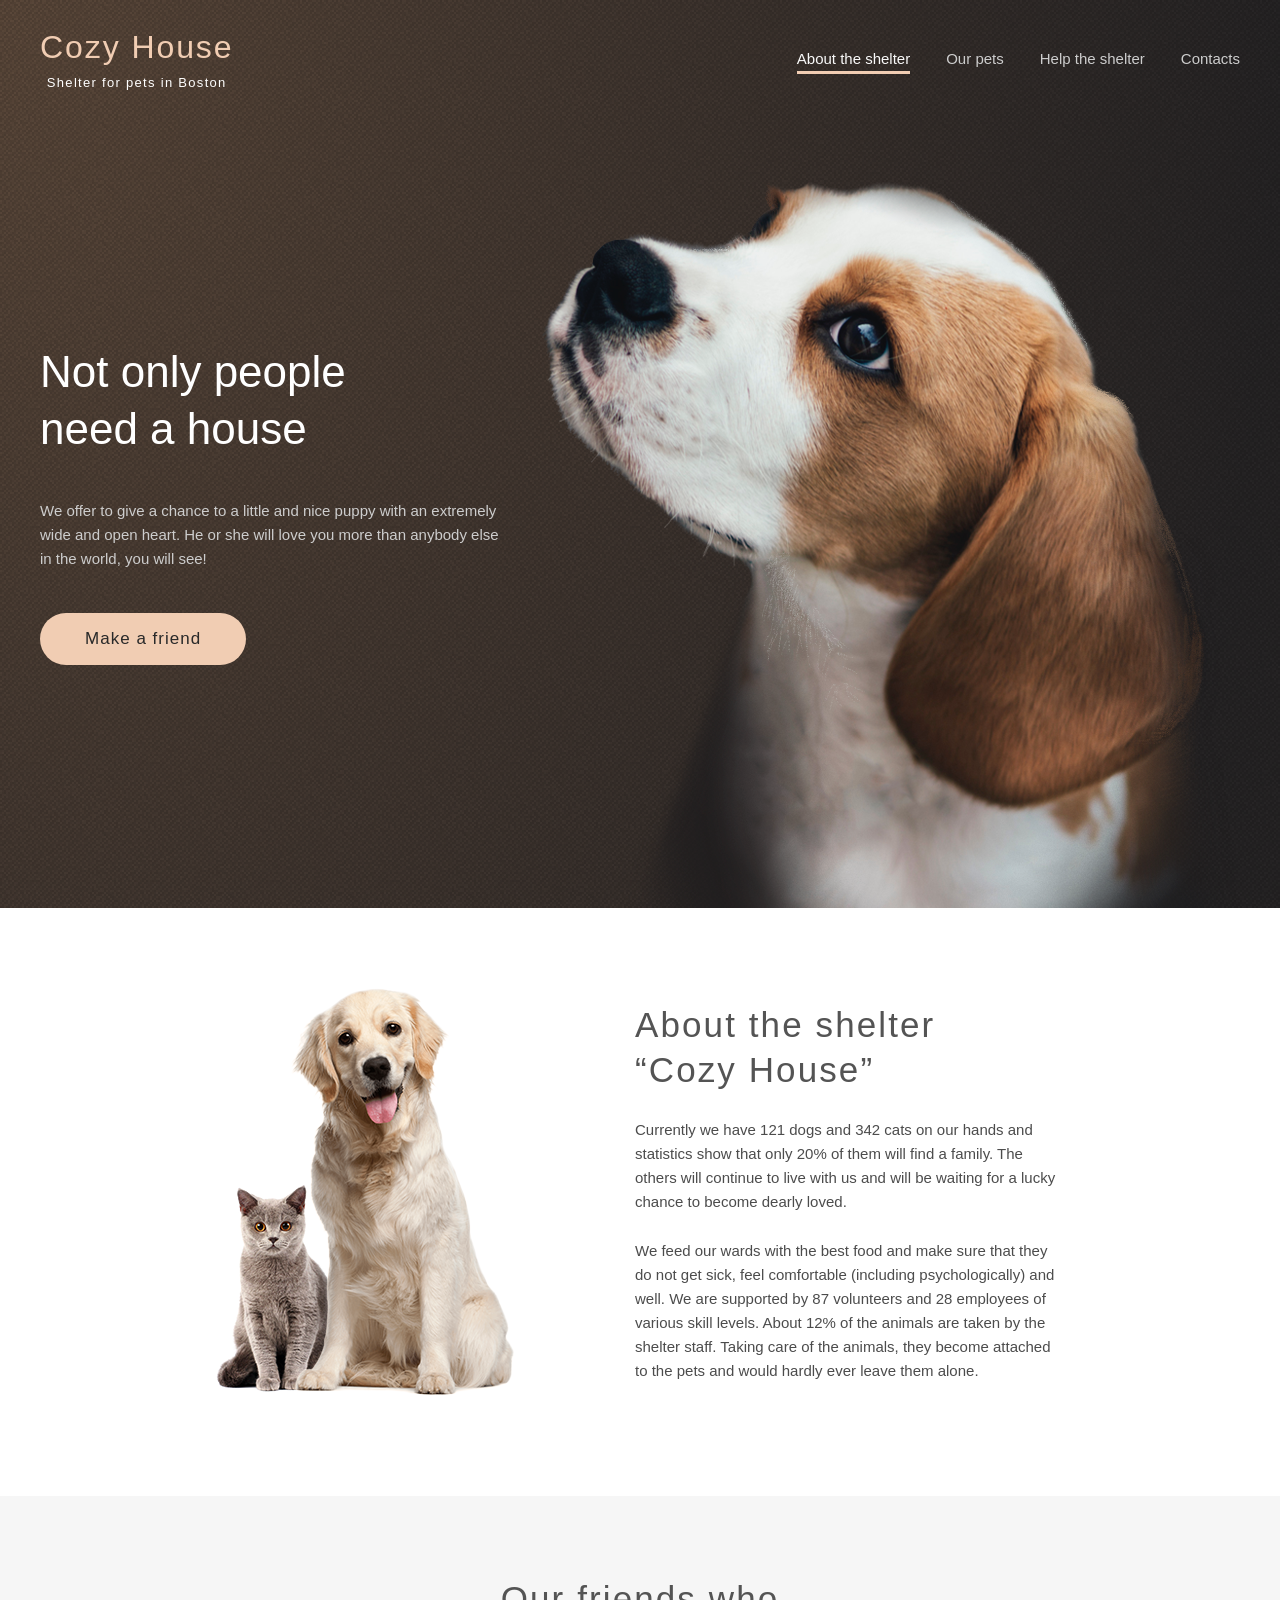
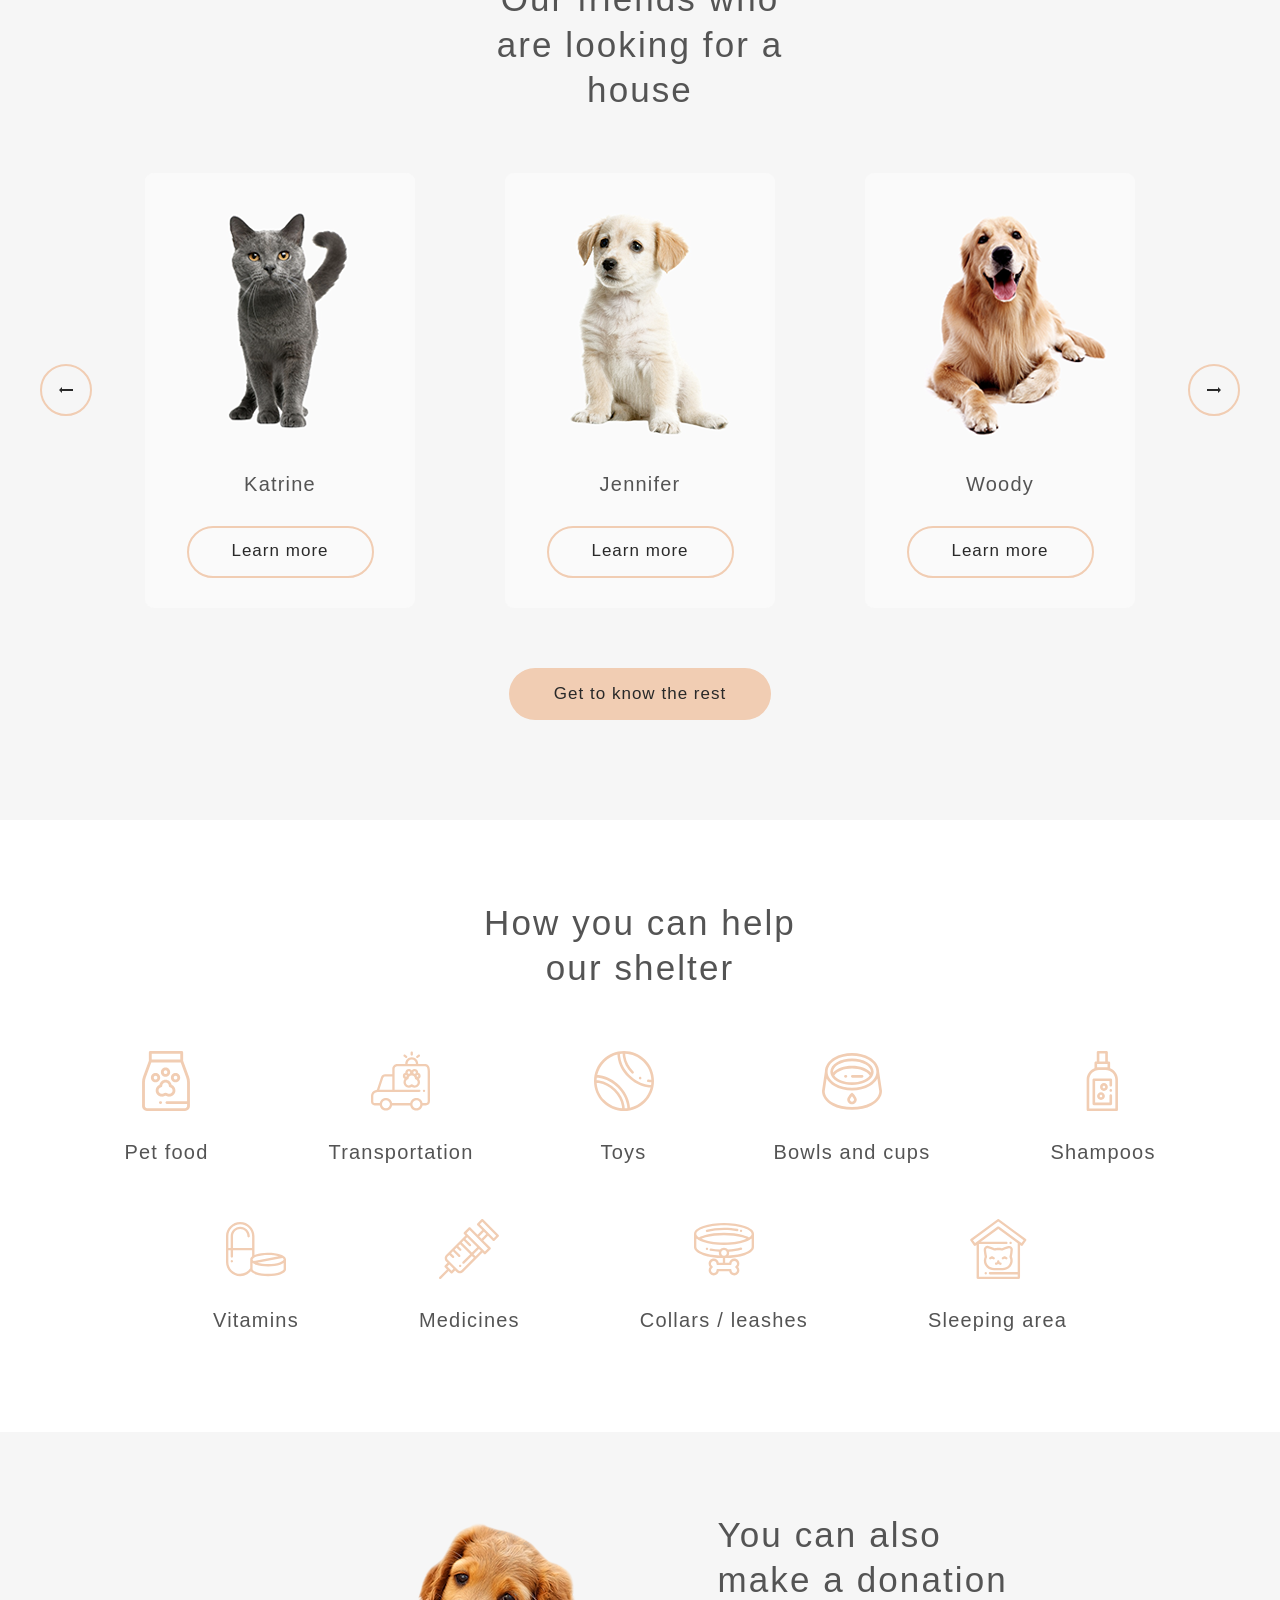
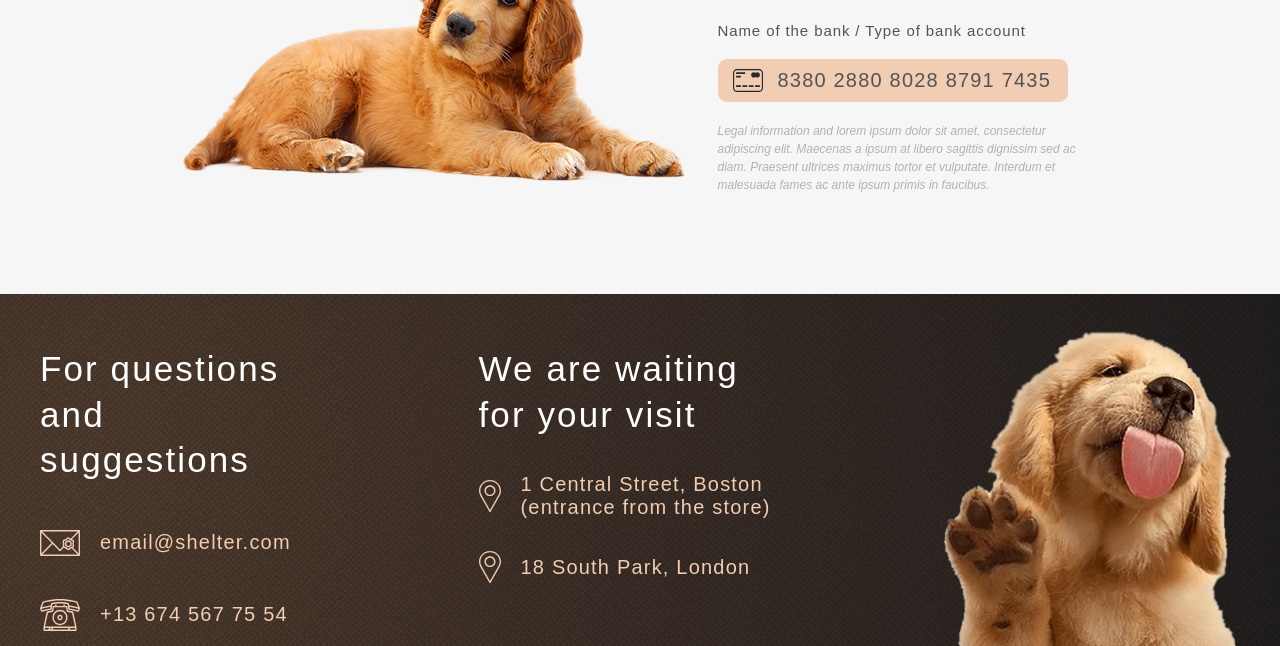
==== shelter/index.html @ 62cb936b "refactor: flatten markup structure by migrating rows into a single flexbox container (Sat, Jun 20, 2" ====
<!doctype html>
<html lang="en">
  <head>
    <meta charset="UTF-8" />
    <meta name="viewport" content="width=device-width, initial-scale=1.0" />
    <title>Main</title>
    <link rel="stylesheet" href="styles/style.css" />
    <link rel="stylesheet" href="styles/variables.css" />
    <link rel="icon" type="image/png" href="assets/favicon.png" />
    <link rel="preconnect" href="https://fonts.googleapis.com" />
    <link rel="preconnect" href="https://fonts.gstatic.com" crossorigin />
    <link
      href="https://fonts.googleapis.com/css2?family=Inter:ital,opsz,wght@0,14..32,100..900;1,14..32,100..900&display=swap"
      rel="stylesheet"
    />
  </head>
  <body>
    <header class="header header--main">
      <div class="header__container">
        <a href="#" class="logo">
          <span class="logo__title logo__title--main">Cozy House</span>
          <span class="logo__subtitle logo__subtitle--main"
            >Shelter for pets in Boston</span
          >
        </a>
        <nav class="nav">
          <ul class="nav__list">
            <li class="nav__item">
              <a class="nav__link nav__link--main nav__link--active">
                About the shelter
              </a>
            </li>
            <li class="nav__item">
              <a href="pets.html" class="nav__link nav__link--main">Our pets</a>
            </li>
            <li class="nav__item">
              <a href="#help" class="nav__link nav__link--main"
                >Help the shelter</a
              >
            </li>
            <li class="nav__item">
              <a href="#contacts" class="nav__link nav__link--main">Contacts</a>
            </li>
          </ul>
        </nav>
      </div>
    </header>

    <main class="main-content">
      <section class="start-screen">
        <div class="start-screen__container">
          <div class="start-screen__content">
            <h1 class="start-screen__heading">Not only people need a house</h1>
            <p class="start-screen__subheading">
              We offer to give a chance to a little and nice puppy with an
              extremely wide and open heart. He or she will love you more than
              anybody else in the world, you will see!
            </p>
            <a href="#our-friends" class="button button--primary">
              <span class="button__text">Make a friend</span>
            </a>
          </div>
          <img
            class="start-screen__image"
            src="assets/images/start-screen-puppy.png"
            alt="Photo of a dog"
          />
        </div>
      </section>

      <section id="about" class="about">
        <div class="about__container section-container">
          <div class="about__image-wrapper">
            <img
              class="about__image"
              src="assets/images/about-pets.png"
              alt="Photo of a cat and a dog sitting together peacefully"
            />
          </div>
          <div class="about__content">
            <h2 class="about__heading">About the shelter “Cozy House”</h2>
            <p class="about__subheading">
              Currently we have 121 dogs and 342 cats on our hands and
              statistics show that only 20% of them will find a family. The
              others will continue to live with us and will be waiting for a
              lucky chance to become dearly loved.
            </p>
            <p class="about__subheading">
              We feed our wards with the best food and make sure that they do
              not get sick, feel comfortable (including psychologically) and
              well. We are supported by 87 volunteers and 28 employees of
              various skill levels. About 12% of the animals are taken by the
              shelter staff. Taking care of the animals, they become attached to
              the pets and would hardly ever leave them alone.
            </p>
          </div>
        </div>
      </section>

      <section id="our-friends" class="pets">
        <div class="pets__container section-container">
          <h2 class="pets__heading">
            Our friends who<br />are looking for a house
          </h2>
          <div class="slider">
            <button
              class="slider__arrow slider__arrow--left"
              aria-label="Previous pet"
            >
              <svg
                width="14"
                height="6"
                viewBox="0 0 14 6"
                xmlns="http://www.w3.org/2000/svg"
              >
                <path d="M14 2V4H3V6L0 3L3 0V2H14Z" fill="currentColor" />
              </svg>
            </button>
            <div class="slider__track">
              <article class="pet-card">
                <img
                  class="pet-card__image"
                  src="assets/images/pets-katrine_2.png"
                  alt="Katrine"
                />
                <h3 class="pet-card__title">Katrine</h3>
                <button class="button button--secondary">Learn more</button>
              </article>
              <article class="pet-card">
                <img
                  class="pet-card__image"
                  src="assets/images/pets-jennifer.png"
                  alt="Jennifer"
                />
                <h3 class="pet-card__title">Jennifer</h3>
                <button class="button button--secondary">Learn more</button>
              </article>
              <article class="pet-card">
                <img
                  class="pet-card__image"
                  src="assets/images/pets-woody.png"
                  alt="Woody"
                />
                <h3 class="pet-card__title">Woody</h3>
                <button class="button button--secondary">Learn more</button>
              </article>
            </div>
            <button
              class="slider__arrow slider__arrow--right"
              aria-label="Next pet"
            >
              <svg
                class="slider__arrow-icon"
                width="14"
                height="6"
                viewBox="0 0 14 6"
                xmlns="http://www.w3.org/2000/svg"
              >
                <path d="M0 4V2L11 2V0L14 3L11 6V4L0 4Z" fill="currentColor" />
              </svg>
            </button>
          </div>
          <a href="pets.html" class="button button--primary"
            >Get to know the rest</a
          >
        </div>
      </section>

      <section id="help" class="help">
        <div class="help__container section-container">
          <h2 class="help__heading">How you can help<br />our shelter</h2>
          <div class="help__list">
            <div class="help__item">
              <img
                class="help__icon"
                src="assets/icons/icon-pet-food.svg"
                alt="icon-pet-food"
              />
              <span class="help__text">Pet food</span>
            </div>
            <div class="help__item">
              <img
                class="help__icon"
                src="assets/icons/icon-transportation.svg"
                alt="icon-transportation"
              />
              <span class="help__text">Transportation</span>
            </div>
            <div class="help__item">
              <img
                class="help__icon"
                src="assets/icons/icon-toys.svg"
                alt="icon-toys"
              />
              <span class="help__text">Toys</span>
            </div>
            <div class="help__item">
              <img
                class="help__icon"
                src="assets/icons/icon-bowls-and-cups.svg"
                alt="icon-bowls-and-cups"
              />
              <span class="help__text">Bowls and cups</span>
            </div>
            <div class="help__item">
              <img
                class="help__icon"
                src="assets/icons/icon-shampoos.svg"
                alt="icon-shampoos"
              />
              <span class="help__text">Shampoos</span>
            </div>
            <div class="help__item">
              <img
                class="help__icon"
                src="assets/icons/icon-vitamins.svg"
                alt="icon-vitamins"
              />
              <span class="help__text">Vitamins</span>
            </div>
            <div class="help__item">
              <img
                class="help__icon"
                src="assets/icons/icon-medicines.svg"
                alt="icon-medicines"
              />
              <span class="help__text">Medicines</span>
            </div>
            <div class="help__item">
              <img
                class="help__icon"
                src="assets/icons/icon-collars-leashes.svg"
                alt="icon-collars-leashes"
              />
              <span class="help__text">Collars / leashes</span>
            </div>
            <div class="help__item">
              <img
                class="help__icon"
                src="assets/icons/icon-sleeping-area.svg"
                alt="icon-sleeping-area"
              />
              <span class="help__text">Sleeping area</span>
            </div>
          </div>
        </div>
      </section>

      <section class="donation">
        <div class="donation__container section-container">
          <img
            class="donation__image"
            src="assets/images/donation-dog.png"
            alt="Photo of a brown dog"
          />
          <div class="donation__content">
            <h2 class="donation__heading">You can also<br />make a donation</h2>
            <h3 class="donation__subheading">
              Name of the bank / Type of bank account
            </h3>
            <a href="#" class="credit-card">
              <img
                class="credit-card__icon"
                src="assets/icons/icon-credit-card.svg"
                alt="icon-credit-card"
              />
              <span class="credit-card__number">8380 2880 8028 8791 7435</span>
            </a>
            <p class="donation__legal">
              Legal information and lorem ipsum dolor sit amet, consectetur
              adipiscing elit. Maecenas a ipsum at libero sagittis dignissim sed
              ac diam. Praesent ultrices maximus tortor et vulputate. Interdum
              et malesuada fames ac ante ipsum primis in faucibus.
            </p>
          </div>
        </div>
      </section>
    </main>

    <footer id="contacts" class="footer">
      <div class="footer__container">
        <div class="footer__block footer__block--contacts">
          <h2 class="footer__heading">For questions<br />and suggestions</h2>
          <a href="mailto:email@shelter.com" class="footer__link">
            <img
              class="footer__icon footer__icon--contacts"
              src="assets/icons/icon-email.svg"
              alt="icon-email"
            />
            <span class="footer__text">email@shelter.com</span>
          </a>
          <a href="tel:+136745677554" class="footer__link">
            <img
              class="footer__icon footer__icon--contacts"
              src="assets/icons/icon-phone.svg"
              alt="icon-phone"
            />
            <span class="footer__text">+13 674 567 75 54</span>
          </a>
        </div>
        <div class="footer__block footer__block--locations">
          <h2 class="footer__heading">We are waiting<br />for your visit</h2>
          <a
            href="https://www.google.com/maps/place/1+Central+St,+Boston,+MA+02109,+USA/@42.3585559,-71.0573012,17z/data=!3m1!4b1!4m5!3m4!1s0x89e370868bc2ce7b:0x82fa7db94f5fea9e!8m2!3d42.358552!4d-71.0547263?entry=ttu&g_ep=EgoyMDI2MDYxMy4wIKXMDSoASAFQAw%3D%3D"
            target="_blank"
            rel="noopener noreferrer"
            class="footer__link"
          >
            <img
              class="footer__icon footer__icon--locations"
              src="assets/icons/icon-marker.svg"
              alt="icon-marker"
            />
            <span class="footer__text"
              >1 Central Street, Boston (entrance from the store)</span
            >
          </a>
          <a
            href="https://www.google.com/maps/place/South+Park/@51.4447161,-0.238511,13z/data=!4m16!1m8!3m7!1s0x47d8a9e35f520529:0x8d1b5611767e32ec!2s18+S+Park+Cres,+London+SE6+1JW,+UK!3b1!8m2!3d51.4424655!4d0.0058048!16s%2Fg%2F11c4qzkt24!3m6!1s0x48760f79376fa0e3:0x202ac3af5c1ea4ec!8m2!3d51.4690816!4d-0.1944951!15sChUxOCBTb3V0aCBQYXJrLCBMb25kb25aFiIUMTggc291dGggcGFyayBsb25kb26SAQRwYXJrmgFEQ2k5RFFVbFJRVU52WkVOb2RIbGpSamx2VDJwQ1JHUlhkRVZNVjNCeVdIcHNRMUV3WkhaVFJVcHVUVEk0TVZKR1JSQULgAQD6AQQIABBJ!16s%2Fm%2F0cc6kk9?entry=ttu&g_ep=EgoyMDI2MDYxMy4wIKXMDSoASAFQAw%3D%3D"
            target="_blank"
            rel="noopener noreferrer"
            class="footer__link"
          >
            <img
              class="footer__icon footer__icon--locations"
              src="assets/icons/icon-marker.svg"
              alt="icon-marker"
            />
            <span class="footer__text">18 South Park, London </span>
          </a>
        </div>
        <img
          class="footer__image"
          src="assets/images/footer-puppy.png"
          alt="A friendly puppy looking up happily"
        />
      </div>
    </footer>
  </body>
</html>
---- shelter/styles/style.css ----
*,
*::before,
*::after {
  box-sizing: border-box;
}

body,
h1,
h2,
h3,
h4,
p,
ul,
ol,
figure {
  margin: 0;
  padding: 0;
}

html {
  scroll-behavior: smooth;
}

body {
  width: 100%;
  min-height: 100vh;
  min-width: 1280px;
}

.section-container {
  max-width: 1280px;
  padding: 80px 40px 100px 40px;
  margin: 0 auto;
}

/* ==== HEADER ==== */

.header {
  position: absolute;
  margin: 0;
  width: 100%;

  z-index: 10;
  background-color: var(--color-light-xl);
}

.header--main {
  background-color: transparent;
}

.header__container {
  min-width: 1280px;
  max-width: 1280px;
  padding: 30px 40px;

  margin: 0 auto;
  display: flex;
  justify-content: space-between;
  align-items: center;
}

.logo {
  display: flex;
  flex-direction: column;
  align-items: center;
  gap: 10px;
  text-decoration: none;
}

.logo__title {
  font-family: var(--font-family);
  font-weight: 400;
  font-size: 32px;
  line-height: 110%;
  letter-spacing: 0.06em;
  color: var(--color-dark-l);
}

.logo__title--main {
  color: var(--color-primary);
}

.logo__subtitle {
  font-family: var(--second-family);
  font-weight: 400;
  font-size: 13px;
  letter-spacing: 0.1em;
  color: var(--color-dark-3xl);
}

.logo__subtitle--main {
  color: var(--color-light-xl);
}

.nav {
  margin: 0;
  padding: 0;
}

.nav__list {
  margin: 0;
  padding: 0;

  list-style: none;
  display: flex;
  align-items: flex-start;
  gap: 36px;
}

.nav__item {
  display: flex;
  flex-direction: column;
  align-items: center;
  margin: 0;
  padding: 0;
}

.nav__link {
  font-family: var(--second-family);
  font-weight: 400;
  font-size: 15px;
  line-height: 160%;
  color: var(--color-dark-l);
  position: relative;

  text-decoration: none;
  display: inline-flex;
  flex-direction: column;
  align-items: center;
  transition: color 0.5s ease;
}

.nav__link--main {
  color: var(--color-dark-s);
}

.nav__link--active {
  color: var(--color-dark-l);
  border-bottom: 3px solid var(--color-primary);
  cursor: default;
}

.nav__link--main.nav__link--active {
  color: var(--color-light-s);
}

.nav__link:hover {
  color: var(--color-dark-3xl);
}

.nav__link--main:hover {
  color: var(--color-light-s);
}

/* ==== START SCREEN (a.k.a. NOT ONLY) ===== */

.start-screen {
  width: 100%;
  height: 908px;
  position: relative;

  background-image:
    url("../assets/images/start-screen-gradient-background.png"),
    radial-gradient(100% 215.42% at 0% 0%, #5b483a 0%, #262425 100%),
    url("../assets/images/start-screen-background.png");

  background-repeat: repeat, no-repeat, no-repeat;
  background-position:
    center top,
    center top,
    center top;
  background-size:
    auto,
    100% 100%,
    cover;
  background-color: var(--color-dark-3xl);
}

.start-screen__container {
  max-width: 1280px;
  padding: 0 40px;
  padding-top: 180px;

  height: 908px;
  margin: 0 auto;

  display: flex;
  justify-content: space-between;
  align-items: flex-start;
  align-self: flex-end;
}

.start-screen__content {
  max-width: 460px;
  width: 100%;
  padding-top: 163px;

  display: flex;
  flex-direction: column;
  align-items: flex-start;
  gap: 42px;
}

.start-screen__heading {
  width: 310px;
  font-family: var(--font-family);
  font-weight: 400;
  font-size: 44px;
  line-height: 130%;
  color: var(--color-light-xl);
}

.start-screen__subheading {
  margin: 0;
  font-family: var(--second-family);
  font-weight: 400;
  font-size: 15px;
  line-height: 160%;
  color: var(--color-dark-s);
}

.button--primary {
  display: inline-flex;
  justify-content: center;
  align-items: center;
  padding: 15px 45px;
  background-color: var(--color-primary);
  border-radius: 100px;
  text-decoration: none;

  font-family: var(--font-family);
  font-size: 17px;
  line-height: 130%;
  letter-spacing: 0.06em;
  color: var(--color-dark-3xl);

  transition: background-color 0.5s ease;
}

.button--primary:hover {
  background-color: var(--color-primary-light);
}

.start-screen__image {
  max-width: 698px;
  width: 100%;
  height: auto;
  display: block;

  align-self: flex-end;
}

/* ==== ABOUT ===== */

.about {
  width: 100%;
  background-color: var(--color-light-xl);
}

.about__container {
  display: flex;
  justify-content: center;
  align-items: center;

  gap: 120px;
}

.about__image {
  max-width: 300px;
  width: 100%;
  height: auto;
  display: block;
  align-self: flex-end;
}

.about__content {
  max-width: 430px;
  width: 100%;

  display: flex;
  flex-direction: column;
  align-items: flex-start;
  gap: 25px;
}

.about__heading {
  max-width: 370px;
  margin: 0;
  font-family: var(--font-family);
  font-weight: 400;
  font-size: 35px;
  line-height: 130%;
  letter-spacing: 0.06em;
  color: var(--color-dark-l);
}

.about__subheading {
  margin: 0;
  font-family: var(--second-family);
  font-weight: 400;
  font-size: 15px;
  line-height: 160%;
  color: var(--color-dark-xl);
}

/* ==== PETS ==== */

.pets {
  width: 100%;
  background-color: var(--color-light-l);
}

.pets__container {
  width: 100%;

  display: flex;
  flex-direction: column;
  align-items: center;
}

.pets__heading {
  margin: 0;
  max-width: 400px;
  font-family: var(--font-family);
  font-weight: 400;
  font-size: 35px;
  line-height: 130%;
  text-align: center;
  letter-spacing: 0.06em;
  color: var(--color-dark-l);
  margin-bottom: 60px;
}

.slider {
  width: 100%;
  display: flex;
  justify-content: space-between;
  align-items: center;
  margin-bottom: 60px;
  gap: 53px;
}

.slider__arrow {
  width: 52px;
  height: 52px;
  background-color: transparent;
  border: 2px solid var(--color-primary);
  border-radius: 100px;
  display: flex;
  justify-content: center;
  align-items: center;
  cursor: pointer;
  transition: background-color 0.5s ease;
  color: var(--color-dark-3xl);
}

.slider__arrow:hover {
  background-color: var(--color-primary-light);
  border-color: var(--color-primary-light);
}

.slider__arrow-icon {
  width: 14px;
  height: 6px;
}

.slider__track {
  display: flex;
  align-items: center;
  gap: 90px;
}

.pet-card {
  width: 270px;
  height: 435px;
  background-color: var(--color-light-s);
  border-radius: 9px;

  display: flex;
  flex-direction: column;
  align-items: center;
  padding-bottom: 30px;
  transition:
    background-color 0.5s ease,
    box-shadow 0.5s ease;
  cursor: pointer;
}

.pet-card:hover {
  background-color: var(--color-light-xl);
  box-shadow: 0px 2px 35px 14px rgba(13, 13, 13, 0.04);
}

.pet-card__image {
  width: 100%;
  height: 270px;
  object-fit: cover;
  border-radius: 9px 9px 0px 0px;
  margin-bottom: 30px;
}

.pet-card__title {
  margin: 0;
  font-family: var(--font-family);
  font-weight: 400;
  font-size: 20px;
  line-height: 23px;
  letter-spacing: 0.06em;
  color: var(--color-dark-l);
  margin-bottom: 30px;
}

.button--secondary {
  width: 187px;
  height: 52px;
  background-color: transparent;
  border: 2px solid var(--color-primary);
  border-radius: 100px;
  display: inline-flex;
  justify-content: center;
  align-items: center;
  cursor: pointer;

  font-family: var(--font-family);
  font-size: 17px;
  line-height: 130%;
  letter-spacing: 0.06em;
  color: var(--color-dark-3xl);
  transition:
    background-color 0.5s ease,
    border-color 0.5s ease;
}

.pet-card:hover .button--secondary {
  background-color: var(--color-primary-light);
  border-color: var(--color-primary-light);
}

/* ==== HELP ==== */

.help {
  width: 100%;
  background-color: var(--color-light-xl);
}

.help__container {
  width: 100%;
  display: flex;
  flex-direction: column;
  align-items: center;
}

.help__heading {
  margin: 0;
  max-width: 400px;
  font-family: var(--font-family);
  font-weight: 400;
  font-size: 35px;
  line-height: 130%;
  text-align: center;
  letter-spacing: 0.06em;
  color: var(--color-dark-l);
  margin-bottom: 60px;
}

.help__list {
  display: flex;
  gap: 55px 120px;
  flex-wrap: wrap;
  justify-content: center;
}

.help__item {
  display: flex;
  flex-direction: column;
  align-items: center;
  gap: 30px;
}

.help__icon {
  width: 60px;
  height: 60px;
  display: block;
}

.help__text {
  font-family: var(--font-family);
  font-weight: 400;
  font-size: 20px;
  line-height: 115%;
  text-align: center;
  letter-spacing: 0.06em;
  color: var(--color-dark-l);
  white-space: nowrap;
}

/* ==== DONATION (a.k.a. IN ADDITION) ==== */

.donation {
  width: 100%;
  background-color: var(--color-light-l);
}

.donation__container {
  width: 100%;
  display: flex;
  justify-content: center;
  align-items: center;
  gap: 30px;
}

.donation__content {
  max-width: 380px;
  width: 100%;

  display: flex;
  flex-direction: column;
  align-items: flex-start;
}

.donation__heading {
  margin: 0;
  font-family: var(--font-family);
  font-weight: 400;
  font-size: 35px;
  line-height: 130%;
  letter-spacing: 0.06em;
  color: var(--color-dark-l);
  margin-bottom: 20px;
}

.donation__subheading {
  margin: 0;
  font-family: var(--font-family);
  font-weight: 400;
  font-size: 15px;
  line-height: 110%;
  letter-spacing: 0.06em;
  color: var(--color-dark-l);
  margin-bottom: 20px;
}

.credit-card {
  width: 350px;
  height: 43px;
  background-color: var(--color-primary);
  border-radius: 9px;
  text-decoration: none;
  padding: 10px 15px;

  display: inline-flex;
  align-items: center;
  gap: 15px;
  transition: background-color 0.5s ease;
}

.credit-card:hover {
  background-color: var(--color-primary-light);
}

.credit-card__icon {
  width: 30px;
  height: 23px;
  display: block;
}

.credit-card__number {
  font-family: var(--font-family);
  font-weight: 400;
  font-size: 20px;
  line-height: 115%;
  letter-spacing: 0.06em;
  color: var(--color-dark-l);
}

.donation__legal {
  margin: 0;
  margin-top: 20px;
  font-family: var(--second-family);
  font-style: italic;
  font-weight: 400;
  font-size: 12px;
  line-height: 150%;
  color: var(--color-dark-m);
}

.donation__image {
  max-width: 505px;
  width: 100%;
  height: auto;
  display: block;
}

/* ==== OUR PETS ==== */

.our-pets {
  width: 100%;
  background-color: var(--color-light-l);
}

.our-pets__container {
  max-width: 1280px;
  padding: 200px 40px 100px 40px;

  width: 100%;
  margin: 0 auto;

  display: flex;
  flex-direction: column;
  align-items: center;
}

.our-pets__heading {
  margin: 0;
  max-width: 400px;
  font-family: var(--font-family);
  font-weight: 400;
  font-size: 35px;
  line-height: 130%;
  text-align: center;
  letter-spacing: 0.06em;
  color: var(--color-dark-l);
  margin-bottom: 60px;
}

.cards-container {
  width: 100%;
  max-width: 1200px;
  margin-bottom: 60px;
  display: grid;
  grid-template-columns: repeat(4, 1fr);
  gap: 30px 40px;
  justify-items: center;
}

.pagination {
  display: flex;
  align-items: center;
  justify-content: center;
  gap: 20px;
}

.pagination__button {
  width: 52px;
  height: 52px;
  background-color: transparent;
  border: 2px solid var(--color-primary);
  border-radius: 100px;
  cursor: pointer;

  font-family: var(--font-family);
  font-weight: 400;
  font-size: 20px;
  line-height: 115%;
  display: inline-flex;
  justify-content: center;
  align-items: center;
  text-align: center;
  letter-spacing: 0.06em;
  color: var(--color-dark-3xl);

  transition:
    background-color 0.5s ease,
    border-color 0.5s ease;
}

.pagination__button:not(:disabled):not(.pagination__button--active):hover {
  background-color: var(--color-primary-light);
  border-color: var(--color-primary-light);
}

.pagination__button--active {
  background-color: var(--color-primary);
  border-color: var(--color-primary);
  cursor: default;
  pointer-events: none;
}

.pagination__button:disabled,
.pagination__button--disabled {
  border: 2px solid var(--color-dark-s);
  color: var(--color-dark-s);
  cursor: default;
  pointer-events: none;
  background-color: transparent;
}

/* ==== FOOTER ==== */

.footer {
  width: 100%;
  padding-top: 36px;
  position: relative;

  background-image:
    url("../assets/images/footer-gradient-background.png"),
    radial-gradient(110.67% 538.64% at 5.73% 50%, #513d2f 0%, #1a1a1c 100%),
    url("../assets/images/footer-background.png");
  background-repeat: repeat, no-repeat, no-repeat;
  background-position:
    center top,
    center top,
    center top;
  background-size:
    auto,
    100% 100%,
    cover;
  background-color: var(--color-dark-3xl);
}

.footer__container {
  max-width: 1280px;
  width: 100%;
  margin: 0 auto;
  padding: 0 40px;

  display: flex;
  justify-content: space-between;
  align-items: flex-start;
}

.footer__block {
  display: flex;
  flex-direction: column;
  align-items: flex-start;
  padding-top: 16px;
}

.footer__block--contacts {
  max-width: 279px;
  width: 100%;
  gap: 40px;
}

.footer__block--locations {
  max-width: 302px;
  width: 100%;
  gap: 32px;
}

.footer__heading {
  margin: 0;
  font-family: var(--font-family);
  font-weight: 400;
  font-size: 35px;
  line-height: 130%;
  letter-spacing: 0.06em;
  color: var(--color-light-xl);
  margin-bottom: 4px;
}

.footer__link {
  display: flex;
  align-items: center;
  gap: 20px;
  text-decoration: none;
  transition: opacity 0.5s ease;
}

.footer__link:hover {
  opacity: 0.8;
}

.footer__icon {
  height: 32px;
  display: inline-block;
}

.footer__icon--contacts {
  width: 40px;
}

.footer__icon--locations {
  width: 22px;
}

.footer__text {
  font-family: var(--font-family);
  font-weight: 400;
  font-size: 20px;
  line-height: 115%;
  letter-spacing: 0.06em;
  color: var(--color-primary);
}

.footer__image {
  max-width: 300px;
  width: 100%;
  height: auto;
  display: block;
}
---- shelter/styles/variables.css ----
:root {
  --color-light-xl: #fff;
  --color-light-l: #f6f6f6;
  --color-light-s: #fafafa;
  --color-dark-s: #cdcdcd;
  --color-dark-m: #b2b2b2;
  --color-dark-l: #545454;
  --color-dark-xl: #4c4c4c;
  --color-dark-2xl: #444;
  --color-dark-3xl: #292929;
  --color-primary: #f1cdb3;
  --color-primary-light: #fddcc4;
  --start-screen-gradient-background: #211f20;
  --footer-gradient-background: #211f20;

  --font-family: "Georgia", sans-serif;
  --second-family: "Arial", sans-serif;
  --third-family: "Inter", sans-serif;
}
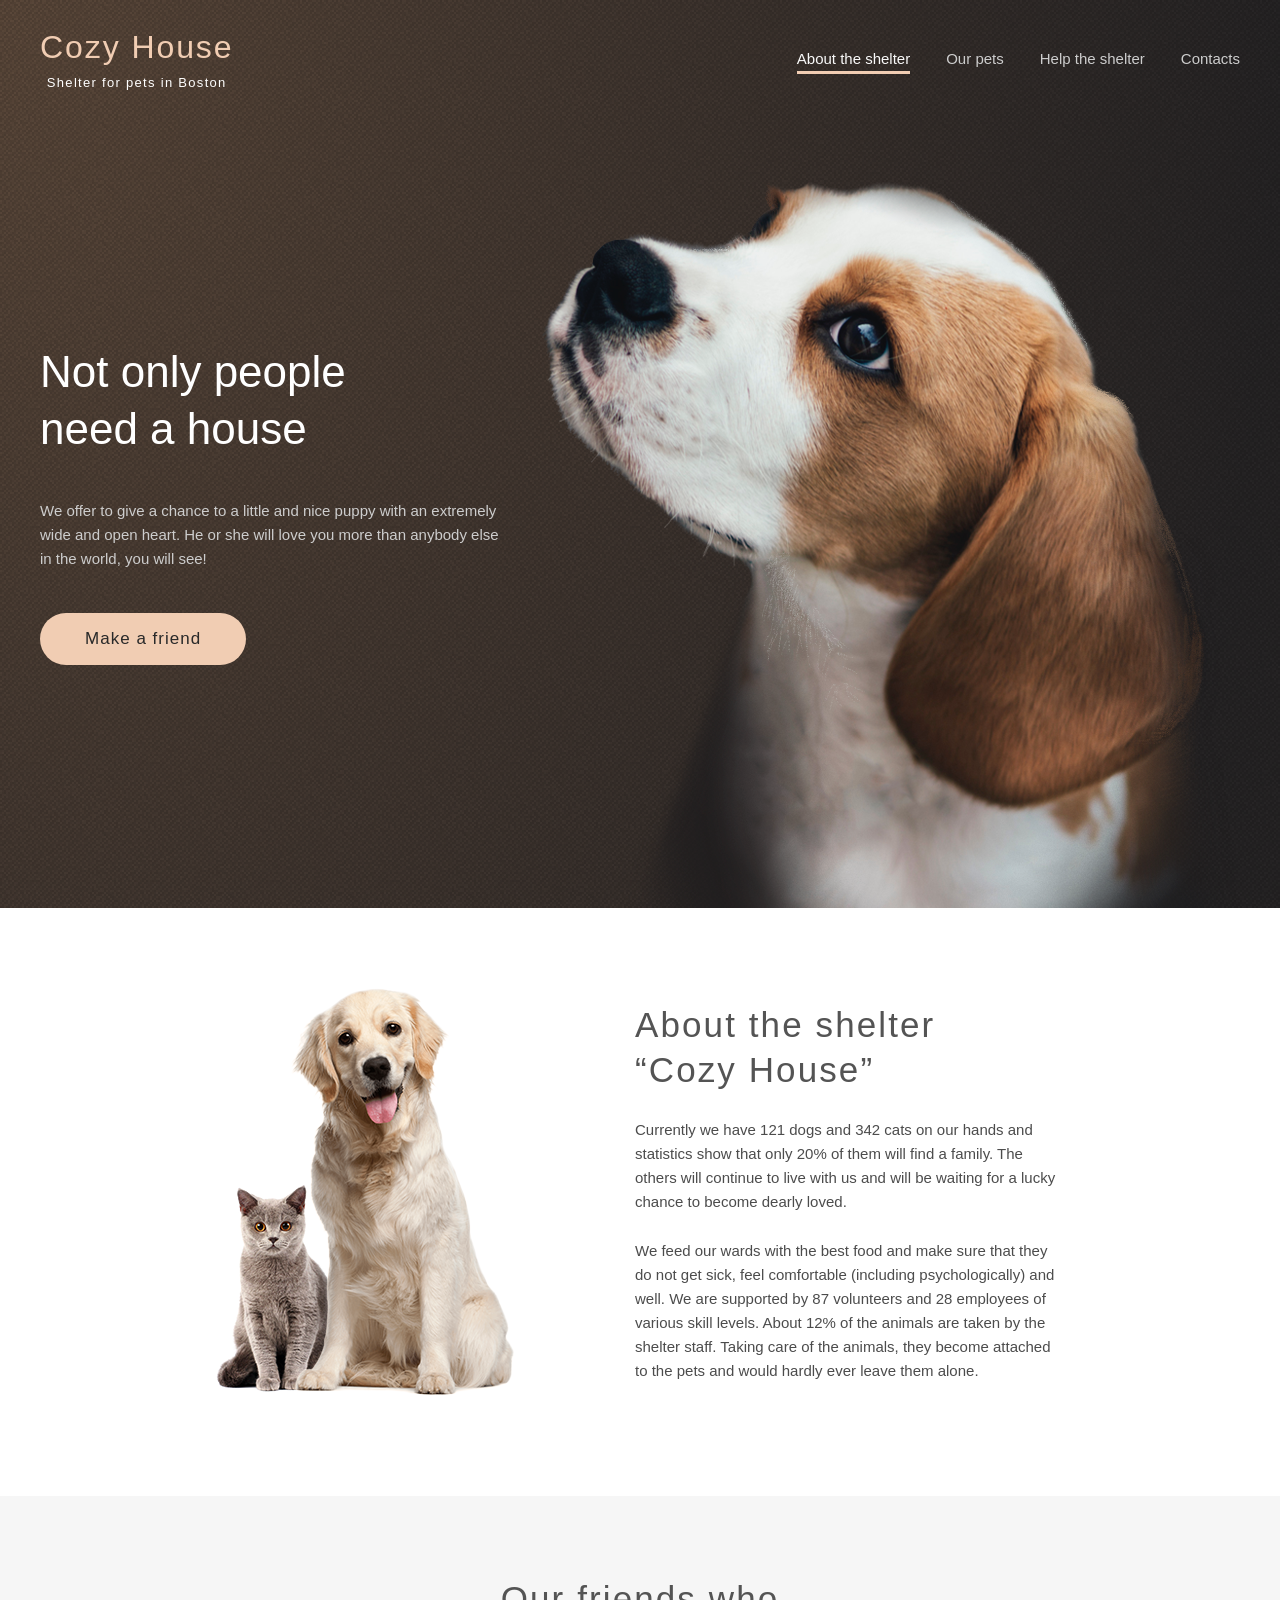
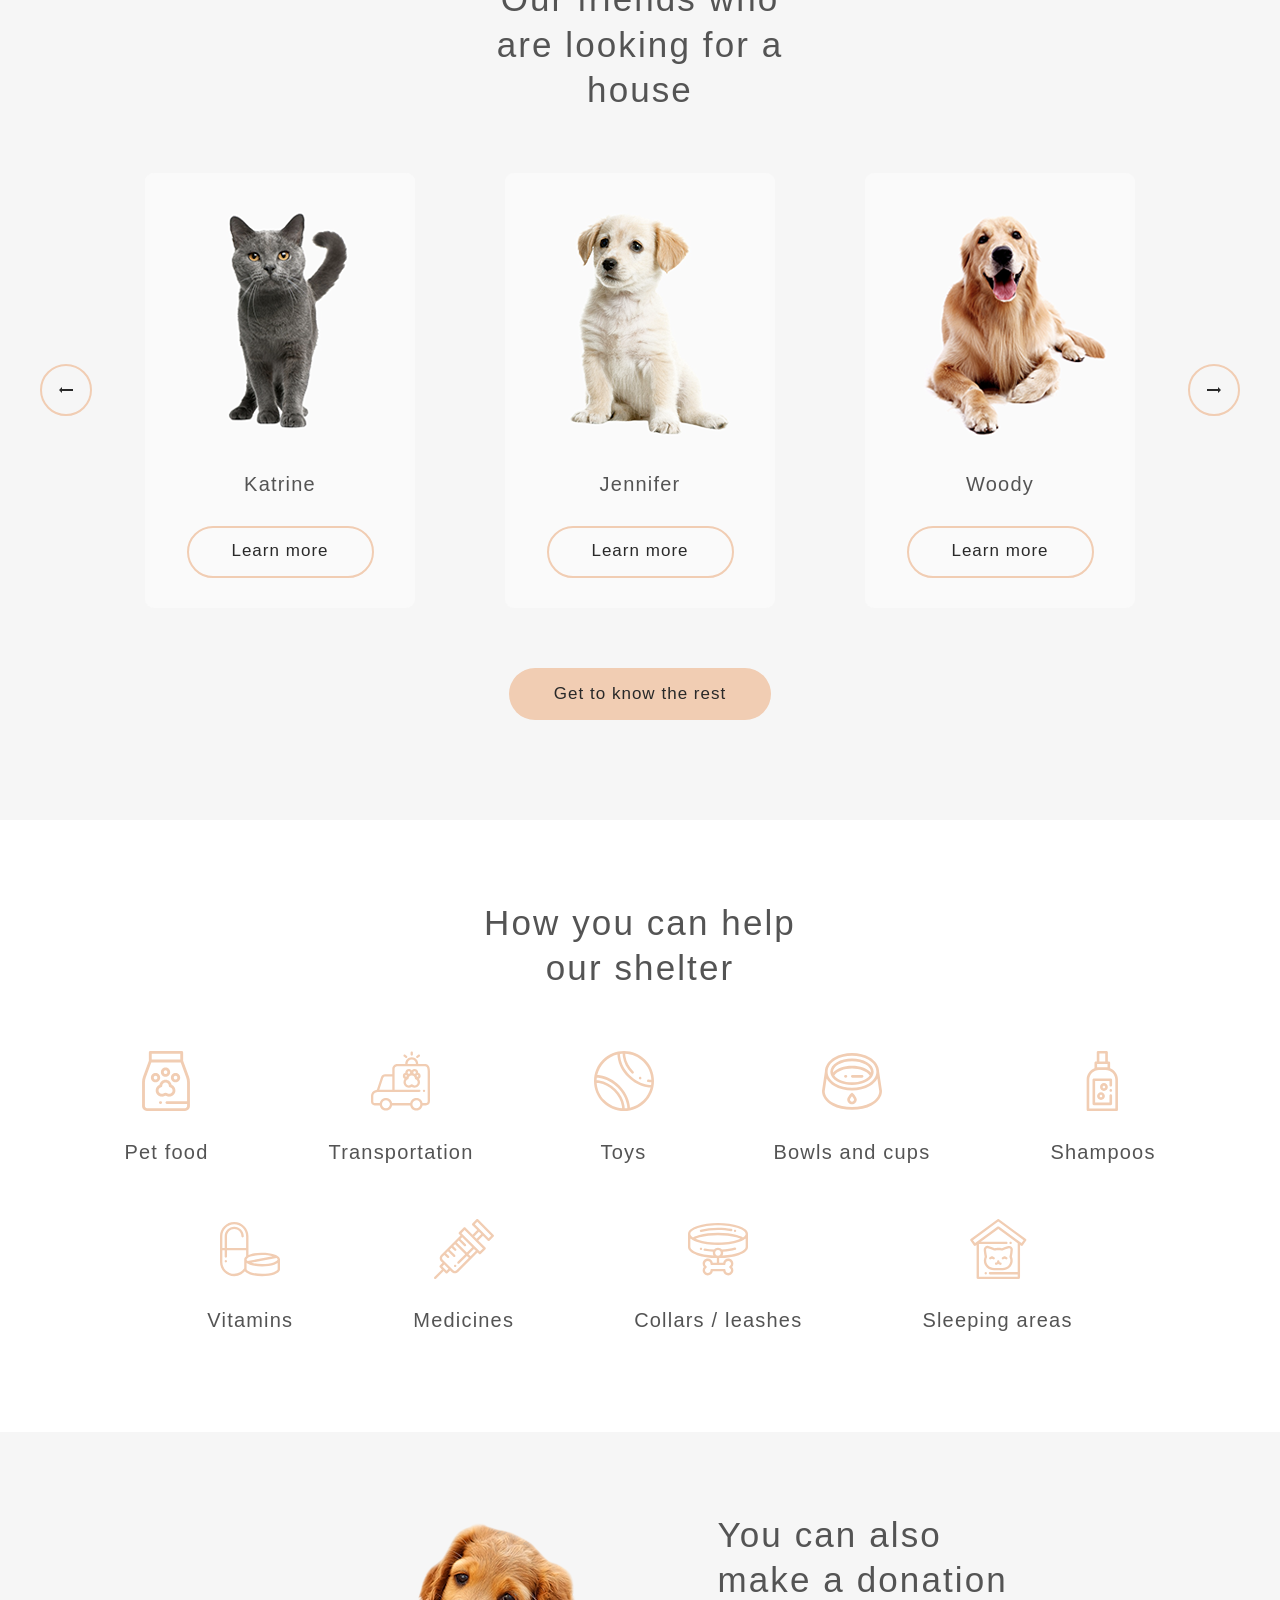
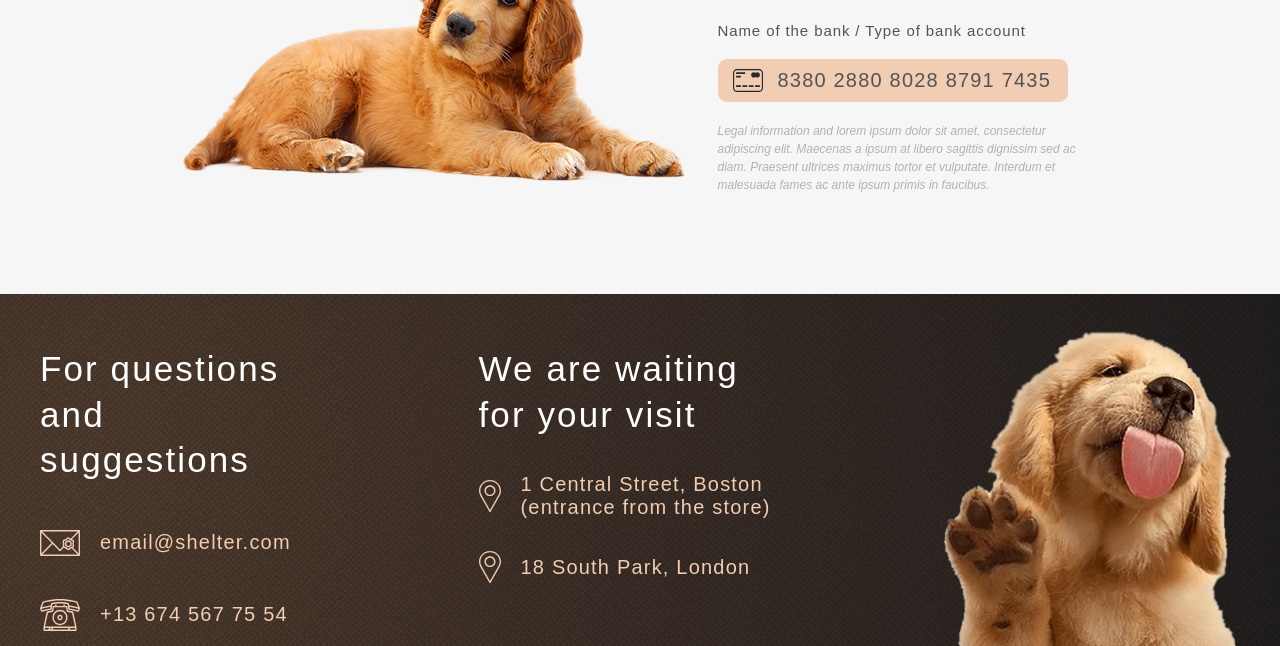
==== commit 671fbd7d: "feat: implement tablet layout at 768px for main page (Sun, Jun 21, 2026 09:49:27 PM)" ====
--- a/shelter/index.html
+++ b/shelter/index.html
@@ -3,7 +3,7 @@
   <head>
     <meta charset="UTF-8" />
     <meta name="viewport" content="width=device-width, initial-scale=1.0" />
-    <title>Main</title>
+    <title>"Cozy House" Shelter</title>
     <link rel="stylesheet" href="styles/style.css" />
     <link rel="stylesheet" href="styles/variables.css" />
     <link rel="icon" type="image/png" href="assets/favicon.png" />
@@ -240,7 +240,7 @@
                 src="assets/icons/icon-sleeping-area.svg"
                 alt="icon-sleeping-area"
               />
-              <span class="help__text">Sleeping area</span>
+              <span class="help__text">Sleeping areas</span>
             </div>
           </div>
         </div>
@@ -280,7 +280,7 @@
     <footer id="contacts" class="footer">
       <div class="footer__container">
         <div class="footer__block footer__block--contacts">
-          <h2 class="footer__heading">For questions<br />and suggestions</h2>
+          <h2 class="footer__heading">For questions and suggestions</h2>
           <a href="mailto:email@shelter.com" class="footer__link">
             <img
               class="footer__icon footer__icon--contacts"
@@ -299,7 +299,7 @@
           </a>
         </div>
         <div class="footer__block footer__block--locations">
-          <h2 class="footer__heading">We are waiting<br />for your visit</h2>
+          <h2 class="footer__heading">We are waiting for your visit</h2>
           <a
             href="https://www.google.com/maps/place/1+Central+St,+Boston,+MA+02109,+USA/@42.3585559,-71.0573012,17z/data=!3m1!4b1!4m5!3m4!1s0x89e370868bc2ce7b:0x82fa7db94f5fea9e!8m2!3d42.358552!4d-71.0547263?entry=ttu&g_ep=EgoyMDI2MDYxMy4wIKXMDSoASAFQAw%3D%3D"
             target="_blank"
--- a/shelter/styles/style.css
+++ b/shelter/styles/style.css
@@ -24,7 +24,6 @@
 body {
   width: 100%;
   min-height: 100vh;
-  min-width: 1280px;
 }
 
 .section-container {
@@ -49,8 +48,6 @@
 }
 
 .header__container {
-  min-width: 1280px;
-  max-width: 1280px;
   padding: 30px 40px;
 
   margin: 0 auto;
@@ -156,7 +153,6 @@
 
 .start-screen {
   width: 100%;
-  height: 908px;
   position: relative;
 
   background-image:
@@ -177,11 +173,9 @@
 }
 
 .start-screen__container {
-  max-width: 1280px;
   padding: 0 40px;
   padding-top: 180px;
 
-  height: 908px;
   margin: 0 auto;
 
   display: flex;
@@ -202,7 +196,7 @@
 }
 
 .start-screen__heading {
-  width: 310px;
+  max-width: 310px;
   font-family: var(--font-family);
   font-weight: 400;
   font-size: 44px;
@@ -709,7 +703,6 @@
 }
 
 .footer__container {
-  max-width: 1280px;
   width: 100%;
   margin: 0 auto;
   padding: 0 40px;
@@ -789,3 +782,118 @@
   height: auto;
   display: block;
 }
+
+@media (max-width: 1279px) {
+  .button--primary {
+    align-self: center;
+  }
+
+  .header__container {
+    padding: 30px;
+  }
+
+  .start-screen__container {
+    flex-direction: column;
+    align-items: center;
+    padding-top: 0;
+  }
+
+  .start-screen__content {
+    padding-top: 150px;
+  }
+
+  .start-screen__image {
+    margin-top: 100px;
+    max-width: 569px;
+    align-self: flex-end;
+  }
+
+  .about__container {
+    flex-direction: column-reverse;
+  }
+
+  .about__container {
+    padding-left: 165px;
+    padding-right: 165px;
+    gap: 80px;
+  }
+
+  .about__subheading {
+    font-weight: 400;
+    font-size: 15px;
+    line-height: 160%;
+    text-align: justify;
+  }
+
+  .about__image {
+    min-width: 260px;
+    width: 100%;
+  }
+
+  .pets__container {
+    padding-left: 30px;
+    padding-right: 30px;
+  }
+
+  .slider__track .pet-card:nth-child(3) {
+    display: none;
+  }
+
+  .slider {
+    gap: 12px;
+  }
+
+  .slider__track {
+    gap: 40px;
+  }
+
+  .help__list {
+    display: grid;
+    grid-template-columns: repeat(3, 1fr);
+    gap: 55px 65px;
+  }
+
+  .help__item {
+    gap: 28px;
+  }
+
+  .donation__container {
+    flex-direction: column-reverse;
+    gap: 60px;
+  }
+
+  .footer__container {
+    display: grid;
+    grid-template-areas:
+      "footer__block--contacts    footer__block--locations"
+      "footer__image              footer__image           ";
+    justify-items: center;
+    padding: 0 62px;
+    row-gap: 60px;
+  }
+
+  .footer {
+    padding-top: 20px;
+  }
+
+  .footer__block {
+    padding-top: 12px;
+  }
+
+  .footer__block--contacts {
+    gap: 36px;
+  }
+
+  .footer__block--locations {
+    gap: 29px;
+  }
+
+  .footer__heading {
+    margin-bottom: 4px;
+  }
+
+  .footer__image {
+    align-self: center;
+    grid-column: span 2;
+  }
+}
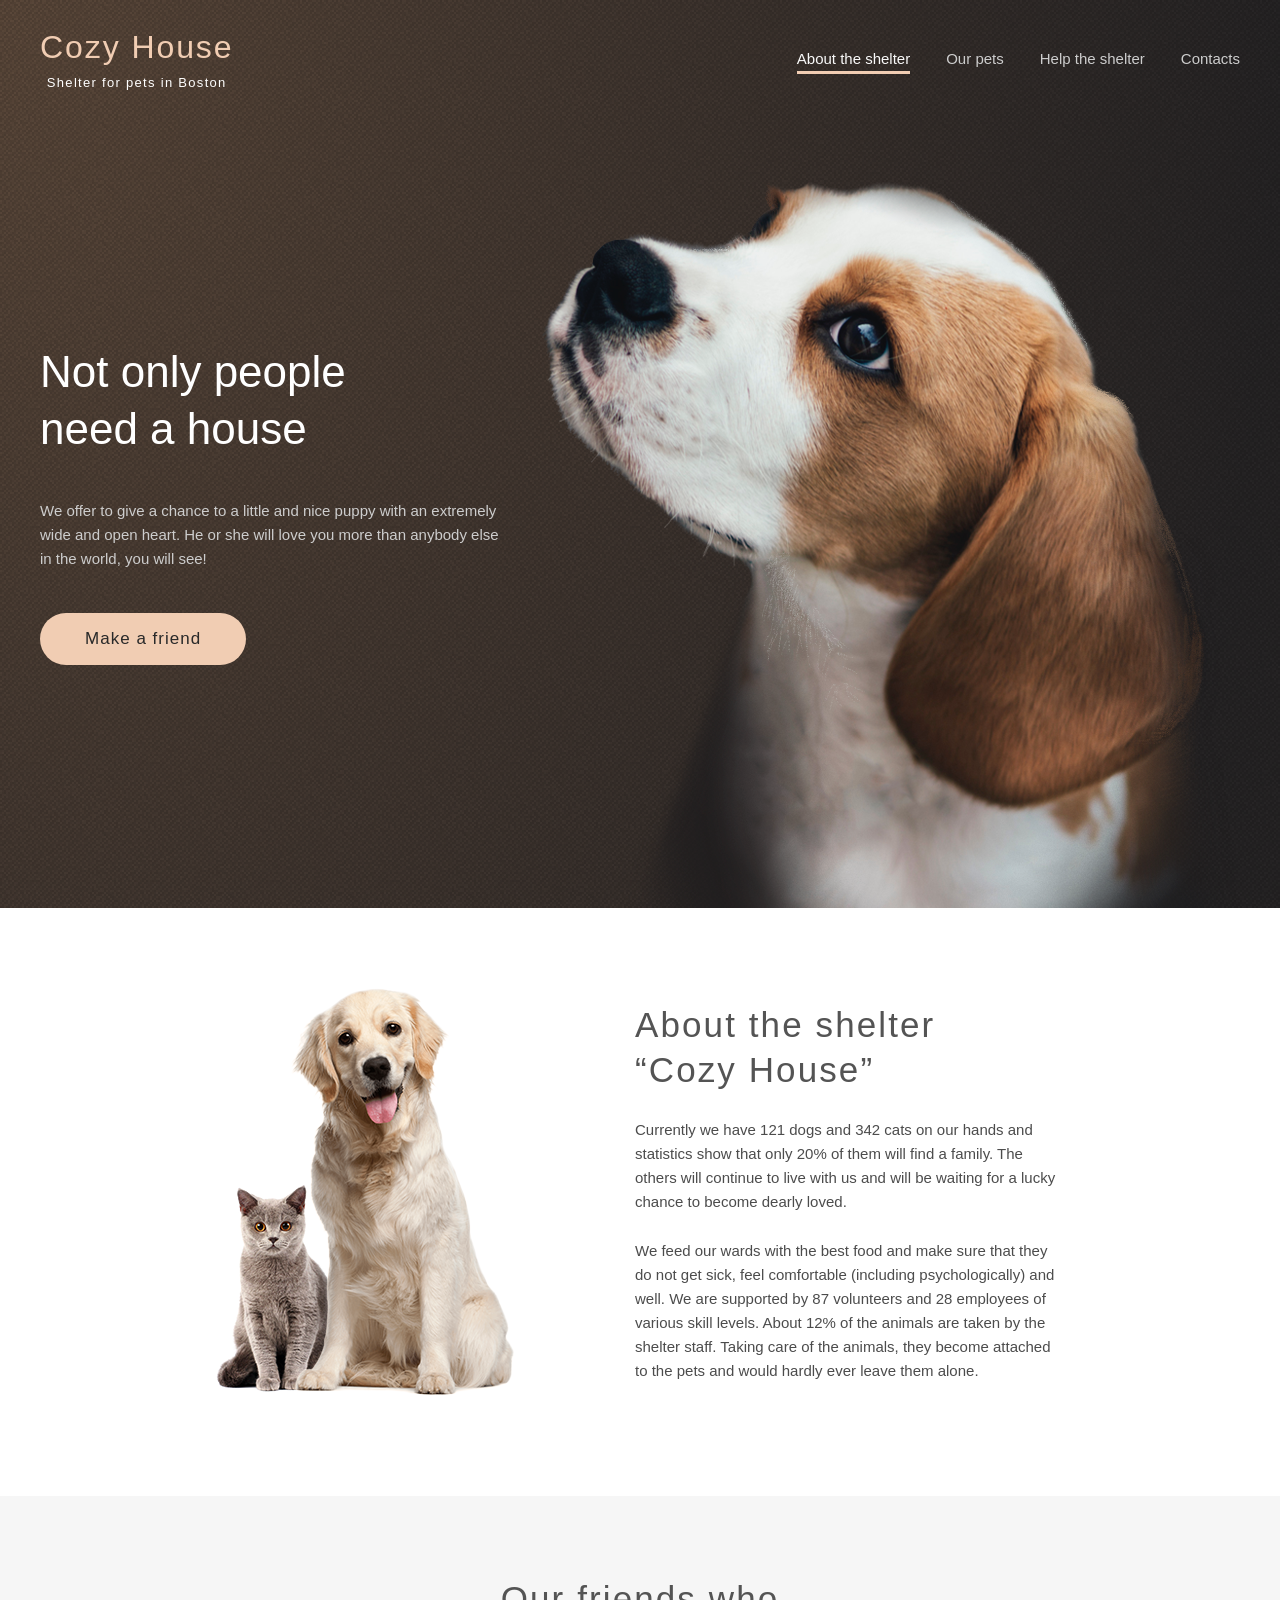
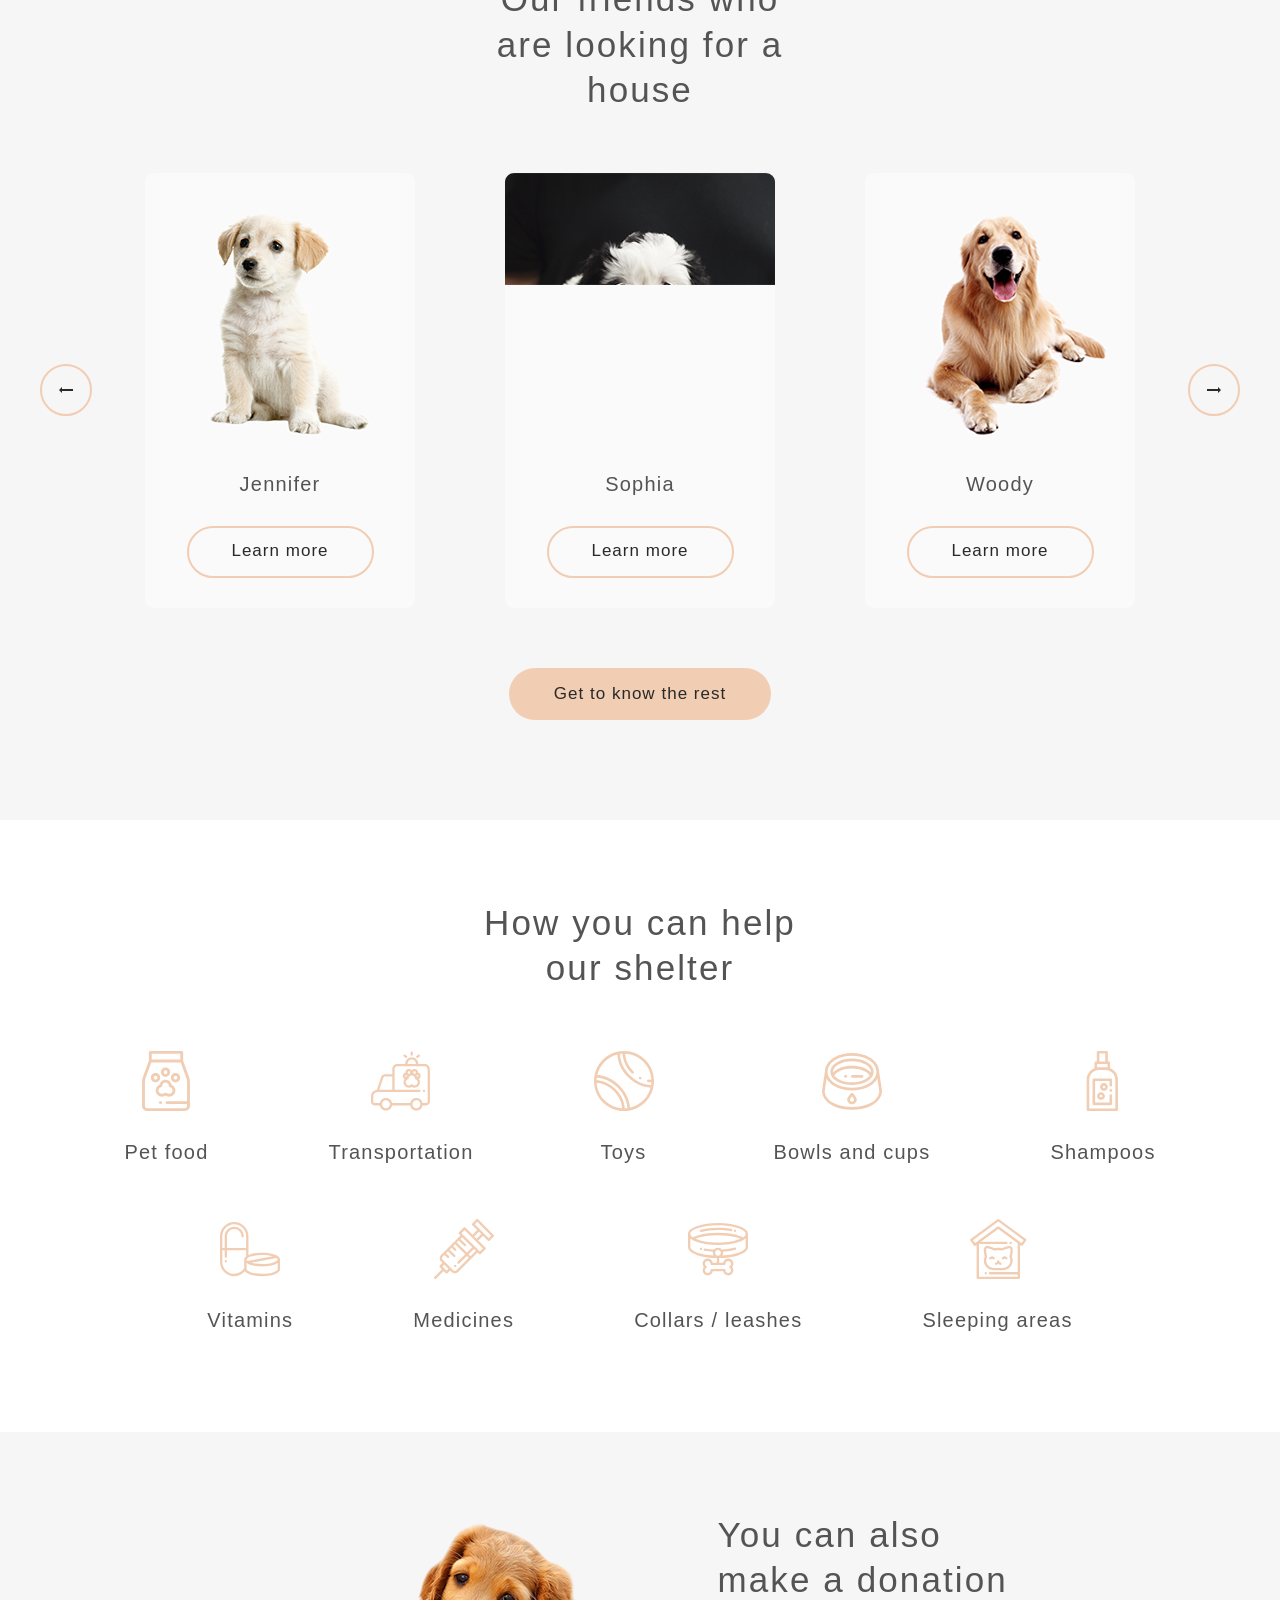
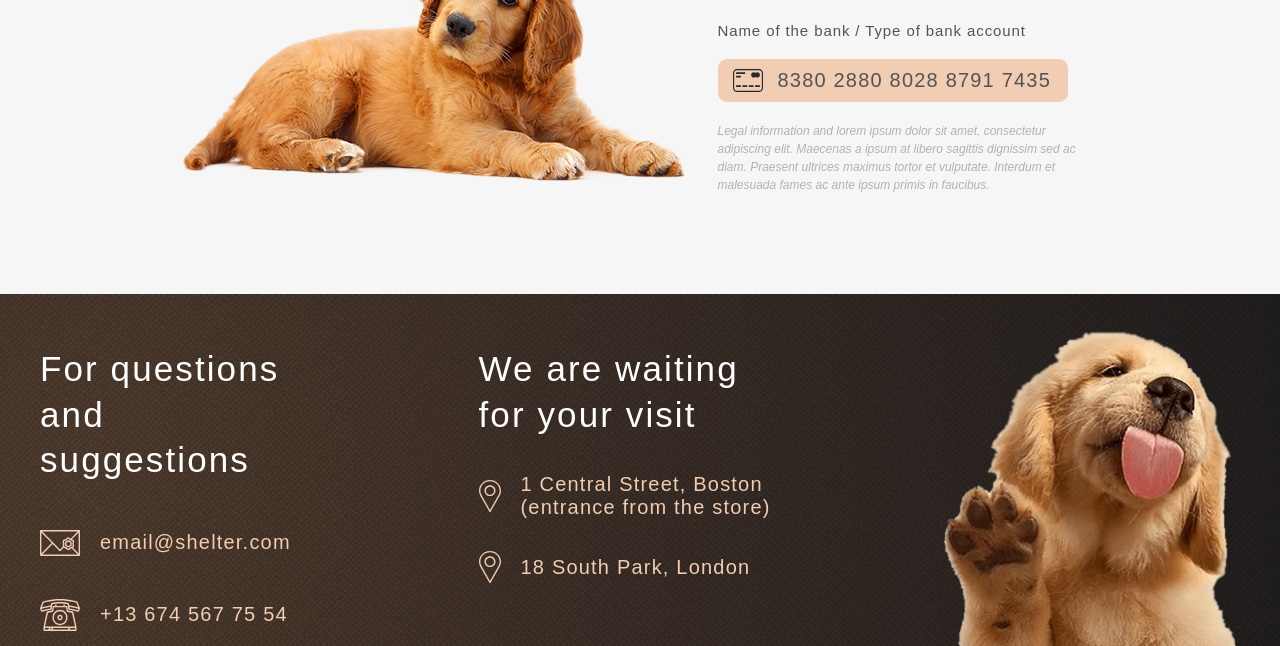
==== commit 3c42be2a: "feat: complete infinite carousel slider module (Mon, Jun 29, 2026 11:22:20 AM)" ====
--- a/shelter/index.html
+++ b/shelter/index.html
@@ -14,6 +14,7 @@
       rel="stylesheet"
     />
   </head>
+
   <body>
     <header class="header header--main">
       <div class="header__container">
@@ -23,7 +24,10 @@
             >Shelter for pets in Boston</span
           >
         </a>
-        <nav class="nav">
+
+        <div id="menu-overlay" class="menu-overlay"></div>
+
+        <nav class="nav nav--main" id="nav-menu">
           <ul class="nav__list">
             <li class="nav__item">
               <a class="nav__link nav__link--main nav__link--active">
@@ -43,6 +47,40 @@
             </li>
           </ul>
         </nav>
+
+        <div class="burger burger--main" id="burger-toggle">
+          <svg
+            width="30"
+            height="22"
+            viewBox="0 0 30 22"
+            xmlns="http://www.w3.org/2000/svg"
+          >
+            <line
+              class="line line--top"
+              y1="21"
+              x2="30"
+              y2="21"
+              stroke="currentColor"
+              stroke-width="2"
+            />
+            <line
+              class="line line--middle"
+              y1="11"
+              x2="30"
+              y2="11"
+              stroke="currentColor"
+              stroke-width="2"
+            />
+            <line
+              class="line line--bottom"
+              y1="1"
+              x2="30"
+              y2="1"
+              stroke="currentColor"
+              stroke-width="2"
+            />
+          </svg>
+        </div>
       </div>
     </header>
 
@@ -106,6 +144,7 @@
             <button
               class="slider__arrow slider__arrow--left"
               aria-label="Previous pet"
+              id="slider-arrow-left"
             >
               <svg
                 width="14"
@@ -116,38 +155,13 @@
                 <path d="M14 2V4H3V6L0 3L3 0V2H14Z" fill="currentColor" />
               </svg>
             </button>
-            <div class="slider__track">
-              <article class="pet-card">
-                <img
-                  class="pet-card__image"
-                  src="assets/images/pets-katrine_2.png"
-                  alt="Katrine"
-                />
-                <h3 class="pet-card__title">Katrine</h3>
-                <button class="button button--secondary">Learn more</button>
-              </article>
-              <article class="pet-card">
-                <img
-                  class="pet-card__image"
-                  src="assets/images/pets-jennifer.png"
-                  alt="Jennifer"
-                />
-                <h3 class="pet-card__title">Jennifer</h3>
-                <button class="button button--secondary">Learn more</button>
-              </article>
-              <article class="pet-card">
-                <img
-                  class="pet-card__image"
-                  src="assets/images/pets-woody.png"
-                  alt="Woody"
-                />
-                <h3 class="pet-card__title">Woody</h3>
-                <button class="button button--secondary">Learn more</button>
-              </article>
+            <div class="slider__window">
+              <div class="slider__track" id="slider-track"></div>
             </div>
             <button
               class="slider__arrow slider__arrow--right"
               aria-label="Next pet"
+              id="slider-arrow-right"
             >
               <svg
                 class="slider__arrow-icon"
@@ -336,5 +350,7 @@
         />
       </div>
     </footer>
+
+    <script type="module" defer src="./scripts/main.js"></script>
   </body>
 </html>
--- a/shelter/styles/style.css
+++ b/shelter/styles/style.css
@@ -26,12 +26,34 @@
   min-height: 100vh;
 }
 
+body.no-scroll {
+  overflow: hidden;
+}
+
 .section-container {
   max-width: 1280px;
   padding: 80px 40px 100px 40px;
   margin: 0 auto;
 }
 
+.menu-overlay {
+  position: fixed;
+  top: 0;
+  left: 0;
+  width: 100%;
+  height: 100vh;
+  background-color: rgba(41, 41, 41, 0.6);
+  z-index: 15;
+  opacity: 0;
+  pointer-events: none;
+  transition: opacity 0.5s ease-in-out;
+}
+
+.menu-overlay.open {
+  opacity: 1;
+  pointer-events: auto;
+}
+
 /* ==== HEADER ==== */
 
 .header {
@@ -112,7 +134,8 @@
   padding: 0;
 }
 
-.nav__link {
+.nav__link,
+.burger {
   font-family: var(--second-family);
   font-weight: 400;
   font-size: 15px;
@@ -141,12 +164,63 @@
   color: var(--color-light-s);
 }
 
-.nav__link:hover {
+.nav__link:hover,
+.burger:hover {
   color: var(--color-dark-3xl);
 }
 
-.nav__link--main:hover {
+.nav__link--main:hover,
+.burger--main:hover {
   color: var(--color-light-s);
+}
+
+.burger {
+  display: none;
+  padding-top: 6px;
+  color: #000000;
+  transition: transform 0.5s ease-in-out;
+}
+
+.burger--main {
+  color: var(--color-primary);
+}
+
+.burger .line {
+  transition:
+    transform 0.5s ease-in-out,
+    opacity 0.5s ease-in-out;
+  transform-origin: right;
+}
+.burger.open .line--top {
+  transform: translateX(-3px) translateY(3px) rotate(45deg);
+}
+
+.burger.open .line--middle {
+  opacity: 0;
+}
+
+.burger.open .line--bottom {
+  transform: translateX(-3px) translateY(-3px) rotate(-45deg);
+}
+
+.menu-overlay {
+  position: fixed;
+  z-index: 15;
+
+  top: 0;
+  left: 0;
+  width: 100%;
+  height: 100vh;
+  background-color: rgba(41, 41, 41, 0.6);
+  pointer-events: none;
+
+  opacity: 0;
+  transition: opacity 0.5s ease-in-out;
+}
+
+.menu-overlay.open {
+  opacity: 1;
+  pointer-events: auto;
 }
 
 /* ==== START SCREEN (a.k.a. NOT ONLY) ===== */
@@ -337,6 +411,7 @@
 .slider__arrow {
   width: 52px;
   height: 52px;
+  min-width: 52px;
   background-color: transparent;
   border: 2px solid var(--color-primary);
   border-radius: 100px;
@@ -358,9 +433,31 @@
   height: 6px;
 }
 
+.slider__window {
+  overflow: hidden;
+  width: 100%;
+
+  max-width: calc((270px+ 90px) * 3 - 90px);
+}
+
 .slider__track {
   display: flex;
-  align-items: center;
+  justify-content: space-between;
+  align-items: flex-start;
+  width: 100%;
+
+  max-width: calc(((270px+ 90px) * 3) * 3 - 90px);
+  gap: 90px;
+}
+
+.slider__block {
+  flex-shrink: 0;
+  display: flex;
+  justify-content: space-between;
+  margin: 0;
+  padding: 0;
+
+  width: calc((270px+ 90px) * 3 - 90px);
   gap: 90px;
 }
 
@@ -593,7 +690,6 @@
 }
 
 .our-pets__container {
-  max-width: 1280px;
   padding: 200px 40px 100px 40px;
 
   width: 100%;
@@ -619,10 +715,10 @@
 
 .cards-container {
   width: 100%;
-  max-width: 1200px;
   margin-bottom: 60px;
   display: grid;
-  grid-template-columns: repeat(4, 1fr);
+  grid-template-columns: repeat(4, max-content);
+  justify-content: center;
   gap: 30px 40px;
   justify-items: center;
 }
@@ -796,10 +892,12 @@
     flex-direction: column;
     align-items: center;
     padding-top: 0;
+    padding-right: 30px; /* instead of 40px */
   }
 
   .start-screen__content {
     padding-top: 150px;
+    margin-right: 10px; /* it's better to use wrapper for image (start-screen__image) with padding instead */
   }
 
   .start-screen__image {
@@ -822,7 +920,7 @@
     font-weight: 400;
     font-size: 15px;
     line-height: 160%;
-    text-align: justify;
+    text-align: start;
   }
 
   .about__image {
@@ -835,15 +933,21 @@
     padding-right: 30px;
   }
 
-  .slider__track .pet-card:nth-child(3) {
-    display: none;
-  }
-
   .slider {
     gap: 12px;
   }
 
+  .slider__window {
+    max-width: calc((270px + 40px) * 2 - 40px);
+  }
+
   .slider__track {
+    max-width: calc(((270px + 40px) * 2) * 3 - 40px);
+    gap: 40px;
+  }
+
+  .slider__block {
+    width: calc((270px + 40px) * 2 - 40px);
     gap: 40px;
   }
 
@@ -860,6 +964,27 @@
   .donation__container {
     flex-direction: column-reverse;
     gap: 60px;
+  }
+
+  .our-pets__container {
+    padding-bottom: 75px;
+  }
+
+  .our-pets__heading {
+    margin-bottom: 30px;
+  }
+
+  .cards-container {
+    margin-bottom: 40px;
+  }
+
+  .cards-container {
+    grid-template-columns: repeat(2, max-content);
+    justify-content: center;
+  }
+
+  .cards-container .pet-card:nth-last-child(-n + 2) {
+    display: none;
   }
 
   .footer__container {
@@ -897,3 +1022,350 @@
     grid-column: span 2;
   }
 }
+
+@media (max-width: 767px) {
+  .start-screen__heading,
+  .about__heading,
+  .pets__heading,
+  .help__heading,
+  .donation__heading {
+    font-weight: 400;
+    font-size: 25px;
+    line-height: 130%;
+    letter-spacing: 0.06em;
+    text-align: center;
+  }
+
+  .header {
+    position: absolute;
+    z-index: 10;
+  }
+
+  .header__container {
+    padding: 30px 20px;
+  }
+
+  .nav {
+    position: fixed;
+    z-index: 20;
+
+    top: 0;
+    right: -320px;
+    width: 320px;
+    height: 100vh;
+    display: flex;
+    flex-direction: column;
+    justify-content: center;
+    align-items: center;
+    transition: right 0.5s ease-in-out;
+    box-shadow: -10px 0px 30px rgba(0, 0, 0, 0.05);
+
+    background-color: var(--color-light-xl);
+  }
+
+  .nav--main {
+    background-color: var(--color-dark-3xl);
+  }
+
+  .nav.open {
+    right: 0;
+  }
+
+  .nav__list {
+    flex-direction: column;
+    align-items: center;
+    gap: 40px;
+  }
+
+  .nav__link {
+    font-size: 32px;
+    line-height: 160%;
+  }
+
+  .burger {
+    display: inline-flex;
+    position: relative;
+    z-index: 25;
+  }
+
+  .start-screen__container {
+    padding: 0 10px;
+    gap: 5px;
+  }
+
+  .start-screen__content {
+    margin-right: 0; /* remove margin of 768px screen */
+  }
+
+  .start-screen__heading {
+    margin-left: 35px;
+    margin-right: 35px;
+  }
+
+  .start-screen__subheading {
+    font-weight: 400;
+    font-size: 15px;
+    line-height: 160%;
+    text-align: center;
+  }
+
+  .start-screen__image {
+    max-width: 260px;
+    align-self: flex-end;
+  }
+
+  .about__container {
+    padding: 10px;
+    gap: 39px;
+  }
+
+  .about__content {
+    gap: 22px;
+  }
+
+  .about__heading {
+    margin: 33px 35px 2px 35px;
+  }
+
+  .about__subheading {
+    padding: 0 15px;
+    font-weight: 400;
+    font-size: 15px;
+    line-height: 160%;
+    text-align: justify;
+  }
+
+  .about__image {
+    max-width: 260px;
+    width: 100%;
+  }
+
+  .pets__container {
+    padding: 42px 10px;
+    gap: 0;
+  }
+
+  .pets__heading {
+    margin: 33px 0;
+  }
+
+  .slider {
+    display: grid;
+    grid-template-areas:
+      "slider__track       slider__track       "
+      "slider__arrow--left slider__arrow--right";
+    justify-content: center;
+    justify-items: center;
+
+    padding: 7px 0;
+    gap: 20px 0;
+    margin-bottom: 35px;
+  }
+
+  .slider__window {
+    grid-column: span 2;
+    grid-area: slider__track;
+
+    max-width: 270px;
+  }
+
+  .slider__track {
+    max-width: calc(270px * 3 - 40px);
+    gap: 40px;
+  }
+
+  .slider__block {
+    max-width: 270px;
+    gap: 0;
+  }
+
+  .slider__arrow--left {
+    grid-area: slider__arrow--left;
+  }
+
+  .slider__arrow--right {
+    grid-area: slider__arrow--right;
+  }
+
+  .help__container {
+    padding: 42px 10px;
+  }
+
+  .help__heading {
+    margin-bottom: 41px;
+  }
+
+  .help__list {
+    display: grid;
+    grid-template-columns: repeat(2, 130px);
+    gap: 30px;
+  }
+
+  .help__item {
+    gap: 21px;
+  }
+
+  .help__icon {
+    width: 50px;
+    height: 50px;
+  }
+
+  .help__text {
+    font-weight: 400;
+    font-size: 15px;
+    line-height: 110%;
+    letter-spacing: 0.06em;
+    text-align: center;
+  }
+
+  .donation__container {
+    padding: 40px 10px 45px 10px;
+    gap: 40px;
+  }
+
+  .donation__content {
+    align-items: center;
+  }
+
+  .donation__subheading {
+    font-weight: 400;
+    font-size: 15px;
+    letter-spacing: 0;
+    line-height: 160%;
+  }
+
+  .donation__legal {
+    font-style: italic;
+    font-weight: 400;
+    font-size: 11px;
+    line-height: 18px;
+    text-align: justify;
+    margin: 20px 10px;
+    letter-spacing: 0.05em;
+    word-spacing: 0;
+
+    margin-bottom: 0;
+  }
+
+  .donation__image {
+    max-width: 260px;
+    width: 100%;
+  }
+
+  .credit-card {
+    width: 100%;
+    max-width: 282px;
+    justify-content: center;
+    align-self: center;
+  }
+
+  .credit-card__number {
+    font-weight: 400;
+    font-size: 15px;
+    line-height: 110%;
+    letter-spacing: 0.06em;
+  }
+
+  .our-pets__container {
+    padding: 161px 10px 45px 10px;
+    gap: 0;
+  }
+
+  .our-pets__heading {
+    font-weight: 400;
+    font-size: 25px;
+    line-height: 130%;
+    letter-spacing: 0.06em;
+    text-align: center;
+    margin-bottom: 41px;
+    padding: 0;
+  }
+
+  .cards-container {
+    grid-template-columns: repeat(1, max-content);
+    justify-content: center;
+  }
+
+  .cards-container .pet-card {
+    display: none;
+  }
+
+  .cards-container .pet-card:nth-child(-n + 3) {
+    display: flex;
+  }
+
+  .pagination {
+    gap: 10px;
+  }
+
+  .footer {
+    padding: 30px 10px;
+    padding-bottom: 0;
+  }
+
+  .footer__container {
+    display: grid;
+    grid-template-areas:
+      "footer__block--contacts"
+      "footer__block--locations"
+      "footer__image";
+    justify-content: center;
+    justify-items: center;
+    align-items: center;
+    padding: 0;
+    row-gap: 60px;
+    gap: 25px;
+  }
+
+  .footer__heading {
+    font-weight: 400;
+    font-size: 25px;
+    line-height: 130%;
+    letter-spacing: 0.06em;
+    text-align: center;
+    margin: 0;
+  }
+
+  .footer__block {
+    justify-items: center;
+    align-items: center;
+    max-width: none;
+    gap: 40px;
+  }
+
+  .footer__block--contacts {
+    padding: 0 11px;
+    align-items: flex-start;
+  }
+
+  .footer__block--locations {
+    align-items: flex-start;
+  }
+
+  .footer__block--locations .footer__heading {
+    padding: 0px 3px;
+  }
+
+  .footer__image {
+    max-width: 260px;
+    width: 100%;
+
+    align-self: center;
+    grid-column: span 1;
+    margin-top: 10px;
+  }
+}
+
+@media (max-width: 340px) {
+  .footer__block--contacts {
+    align-items: center;
+  }
+}
+
+@media (max-width: 310px) {
+  .header,
+  .main-content,
+  .footer {
+    min-width: 300px;
+  }
+}
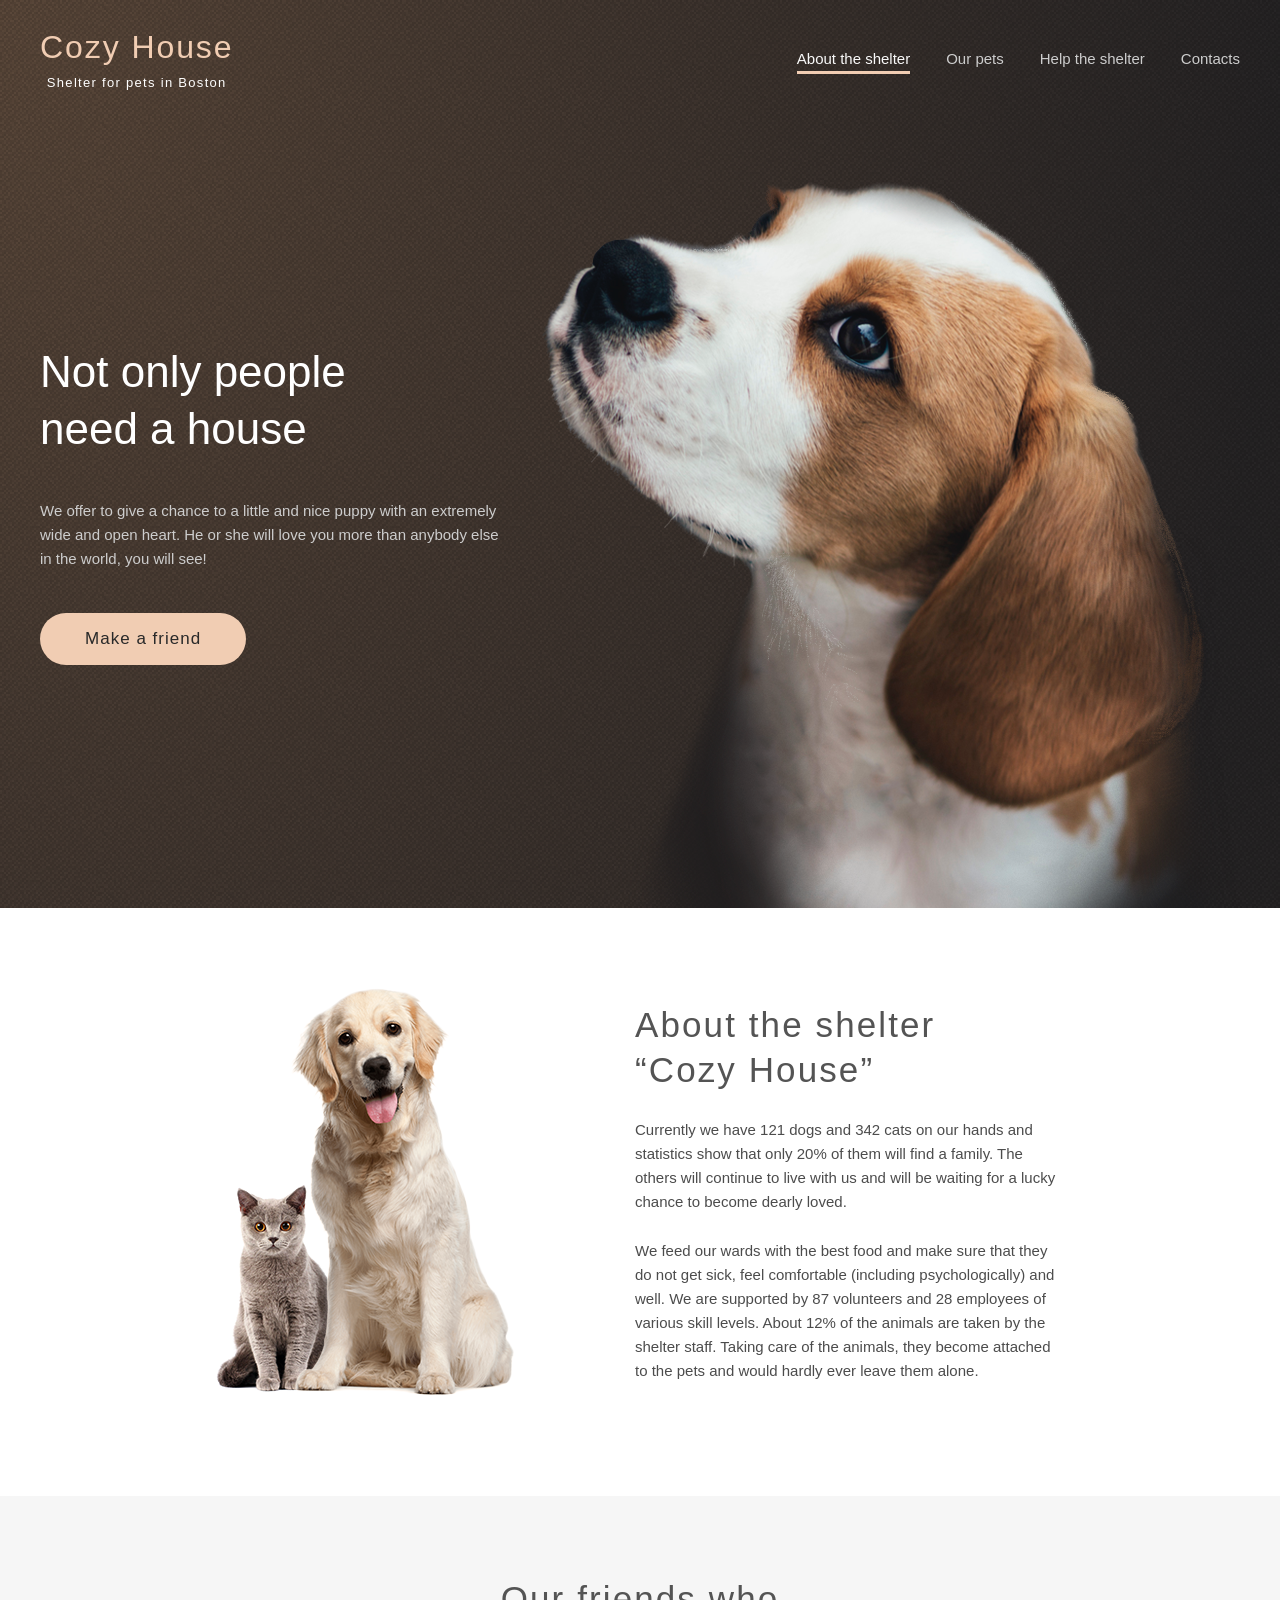
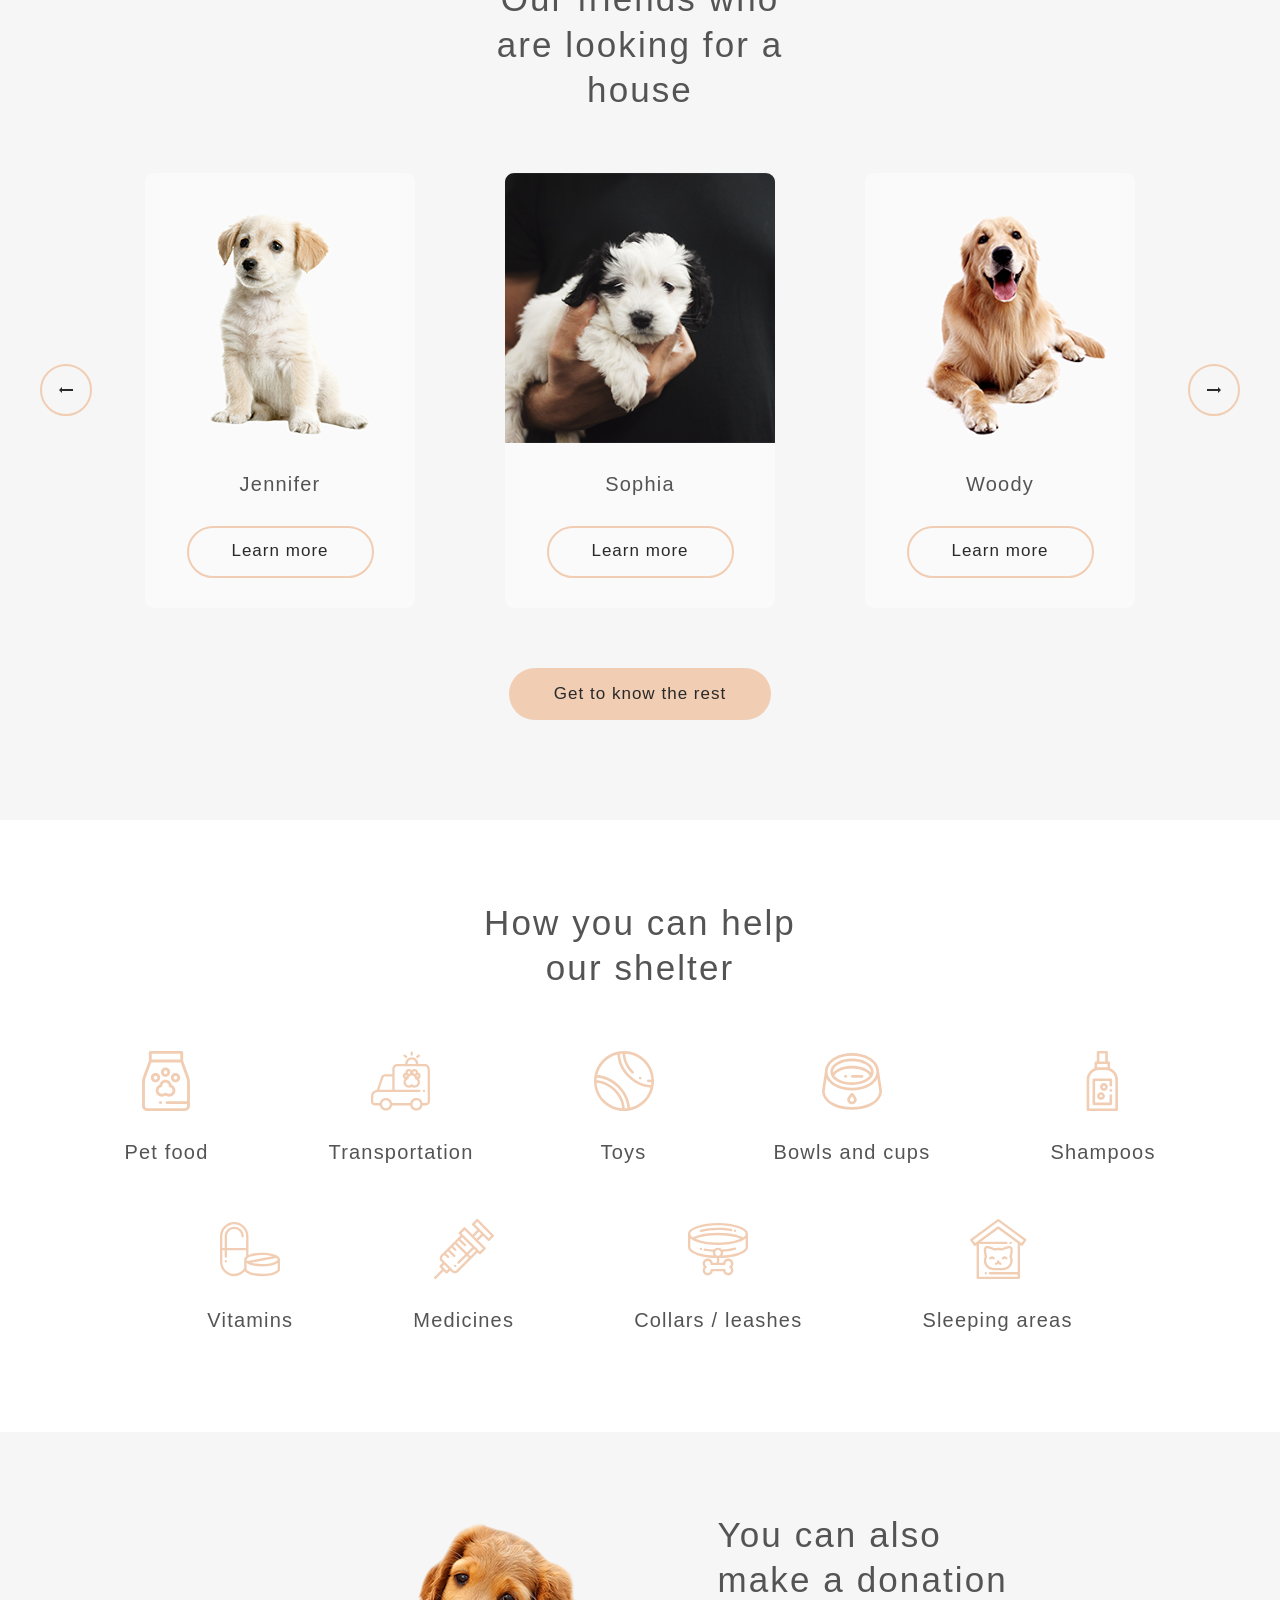
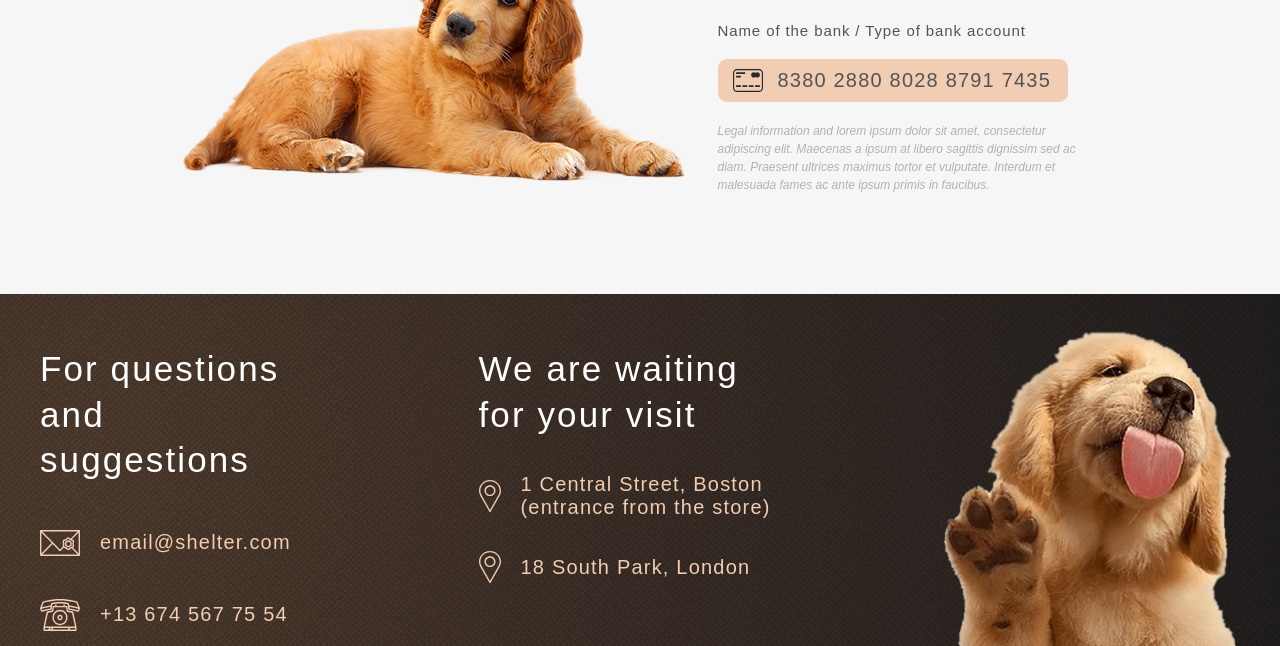
==== commit 956d6e30: "feat: complete responsive figma modal popup module (Mon, Jun 29, 2026 05:21:05 PM)" ====
--- a/shelter/index.html
+++ b/shelter/index.html
@@ -351,6 +351,10 @@
       </div>
     </footer>
 
+    <div class="blackout" id="modal-blackout">
+      <div class="popup-container" id="popup-container"></div>
+    </div>
+
     <script type="module" defer src="./scripts/main.js"></script>
   </body>
 </html>
--- a/shelter/styles/style.css
+++ b/shelter/styles/style.css
@@ -879,6 +879,160 @@
   display: block;
 }
 
+/* ==== POPUP ==== */
+
+.blackout {
+  position: fixed;
+  top: 0;
+  left: 0;
+  width: 100vw;
+  height: 100vh;
+  background-color: rgba(41, 41, 41, 0.6);
+  z-index: 2000;
+  display: flex;
+  justify-content: center;
+  align-items: center;
+  opacity: 0;
+  visibility: hidden;
+  transition:
+    opacity 0.5s ease-in-out,
+    visibility 0.5s ease-in-out;
+  padding: 20px;
+}
+
+.blackout.open {
+  opacity: 1;
+  visibility: visible;
+}
+
+.popup-container {
+  display: flex;
+  flex-direction: column;
+  align-items: flex-end;
+  position: relative;
+}
+
+.modal-window {
+  width: 900px;
+  height: 500px;
+  display: flex;
+  background-color: var(--color-light-s);
+  border-radius: 9px;
+  overflow: hidden;
+  box-shadow: 0px 2px 35px 14px rgba(13, 13, 13, 0.04);
+
+  margin-right: 52px;
+}
+
+.modal-window__image {
+  width: 500px;
+  height: 500px;
+  object-fit: cover;
+}
+
+.modal-window__content {
+  flex-grow: 1;
+  padding: 50px 20px 50px 30px;
+  display: flex;
+  flex-direction: column;
+
+  align-items: flex-start;
+  text-align: left;
+}
+
+.modal-window__title {
+  font-family: var(--font-family);
+  font-weight: 400;
+  font-size: 35px;
+  line-height: 130%;
+  letter-spacing: 0.06em;
+  color: #000;
+  margin: 0 0 10px 0;
+}
+
+.modal-window__subtitle {
+  font-family: var(--font-family);
+  font-weight: 400;
+  font-size: 20px;
+  line-height: 115%;
+  letter-spacing: 0.06em;
+  margin: 0;
+  color: #000;
+}
+
+.modal-window__description {
+  font-family: var(--font-family);
+  font-weight: 400;
+  font-size: 15px;
+  line-height: 110%;
+  letter-spacing: 0.06em;
+  color: #000;
+  margin: 40px 0;
+}
+
+.modal-window__list {
+  list-style: none;
+  margin: 0;
+  padding: 0;
+  display: flex;
+  flex-direction: column;
+  gap: 10px;
+}
+
+.modal-window__list-item {
+  font-family: var(--font-family);
+  font-size: 15px;
+  line-height: 110%;
+  letter-spacing: 0.06em;
+  color: var(--color-dark-3xl);
+  display: flex;
+  align-items: center;
+}
+
+.modal-window__list-item::before {
+  content: "";
+  display: inline-block;
+  width: 4px;
+  height: 4px;
+  background-color: var(--color-primary);
+  border-radius: 50%;
+  margin-right: 14px;
+  flex-shrink: 0;
+}
+
+.modal-close-button {
+  box-sizing: border-box;
+  width: 52px;
+  height: 52px;
+  border: 2px solid var(--color-primary);
+  border-radius: 100px;
+  background-color: transparent;
+  cursor: pointer;
+  display: flex;
+  justify-content: center;
+  align-items: center;
+  color: var(--color-dark-3xl);
+  transition:
+    background-color 0.5s ease,
+    border-color 0.5s ease,
+    color 0.5s ease;
+
+  margin-bottom: 2px;
+}
+
+.modal-close-button:hover {
+  background-color: var(--color-primary-light);
+  border-color: var(--color-primary-light);
+}
+
+.modal-close-button svg {
+  transition: transform 0.5s ease;
+}
+
+.modal-close-button:hover svg {
+  transform: rotate(90deg);
+}
+
 @media (max-width: 1279px) {
   .button--primary {
     align-self: center;
@@ -892,12 +1046,12 @@
     flex-direction: column;
     align-items: center;
     padding-top: 0;
-    padding-right: 30px; /* instead of 40px */
+    padding-right: 30px;
   }
 
   .start-screen__content {
     padding-top: 150px;
-    margin-right: 10px; /* it's better to use wrapper for image (start-screen__image) with padding instead */
+    margin-right: 10px;
   }
 
   .start-screen__image {
@@ -976,15 +1130,8 @@
 
   .cards-container {
     margin-bottom: 40px;
-  }
-
-  .cards-container {
     grid-template-columns: repeat(2, max-content);
     justify-content: center;
-  }
-
-  .cards-container .pet-card:nth-last-child(-n + 2) {
-    display: none;
   }
 
   .footer__container {
@@ -1020,6 +1167,27 @@
   .footer__image {
     align-self: center;
     grid-column: span 2;
+  }
+
+  .modal-window {
+    width: 630px;
+    height: 350px;
+    margin-right: 52px;
+  }
+
+  .modal-window__image {
+    width: 350px;
+    height: 350px;
+  }
+
+  .modal-window__content {
+    padding: 10px;
+  }
+
+  .modal-window__description {
+    margin: 20px 0;
+    font-size: 13px;
+    width: 260px;
   }
 }
 
@@ -1284,14 +1452,6 @@
   .cards-container {
     grid-template-columns: repeat(1, max-content);
     justify-content: center;
-  }
-
-  .cards-container .pet-card {
-    display: none;
-  }
-
-  .cards-container .pet-card:nth-child(-n + 3) {
-    display: flex;
   }
 
   .pagination {
@@ -1354,6 +1514,27 @@
     grid-column: span 1;
     margin-top: 10px;
   }
+
+  .modal-window {
+    width: 240px;
+    height: 340px;
+    margin-right: 30px;
+  }
+
+  .modal-window__image {
+    display: none;
+  }
+
+  .modal-window__subtitle {
+    font-size: 16px;
+  }
+
+  .modal-window__description {
+    margin: 20px 0;
+    font-size: 13px;
+    width: 220px;
+    text-align: justify;
+  }
 }
 
 @media (max-width: 340px) {
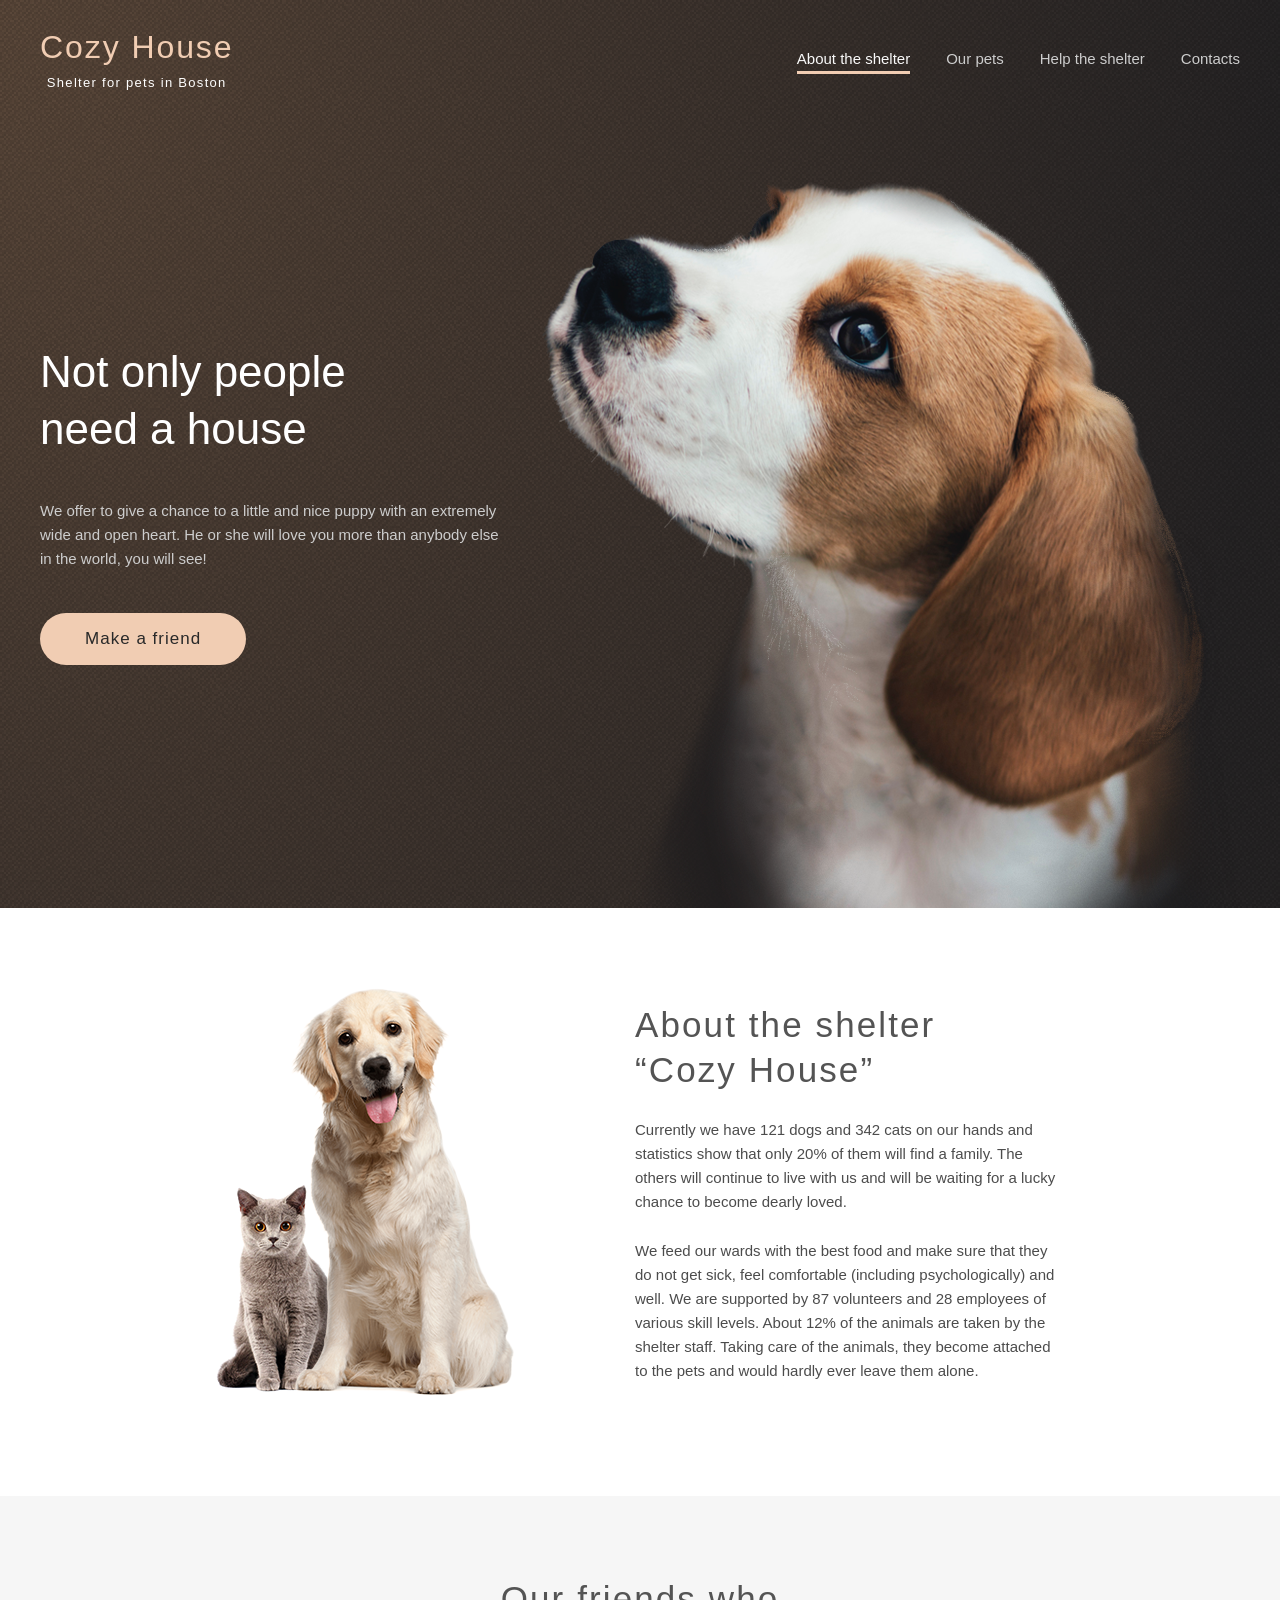
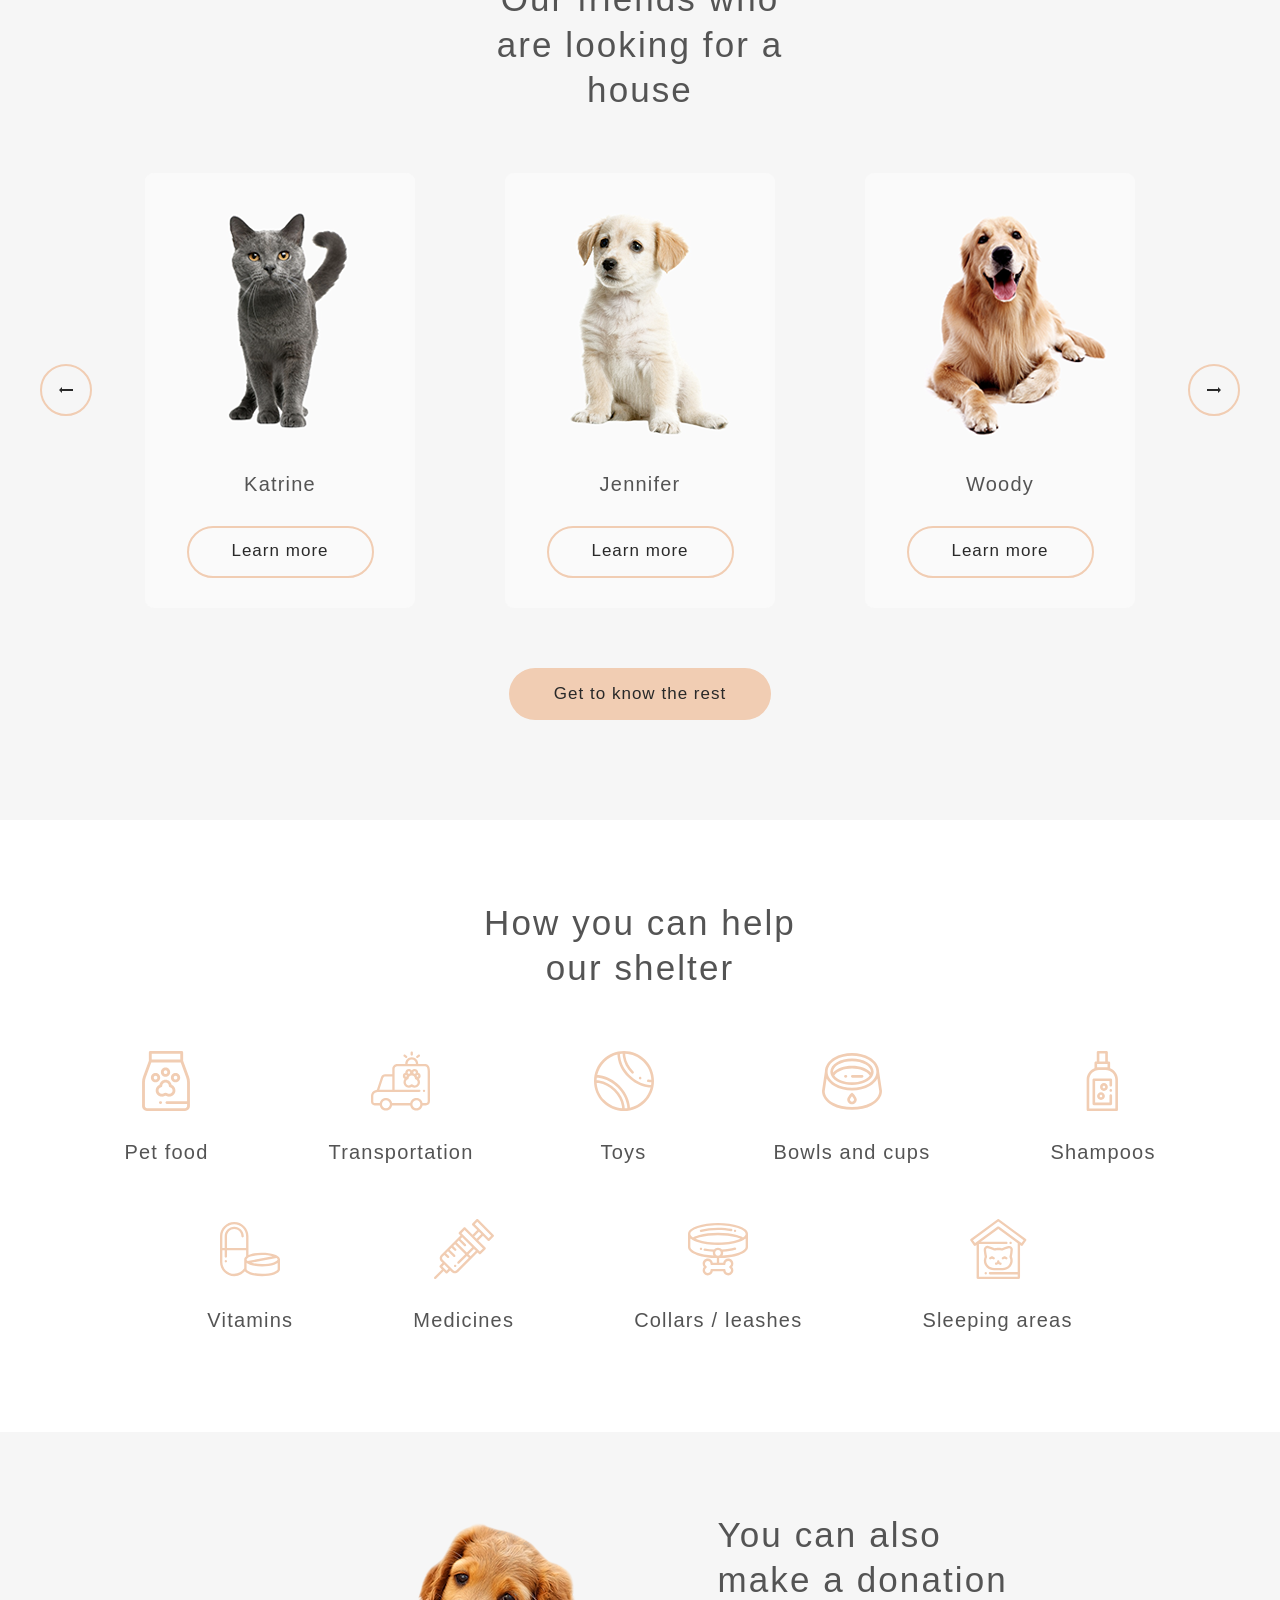
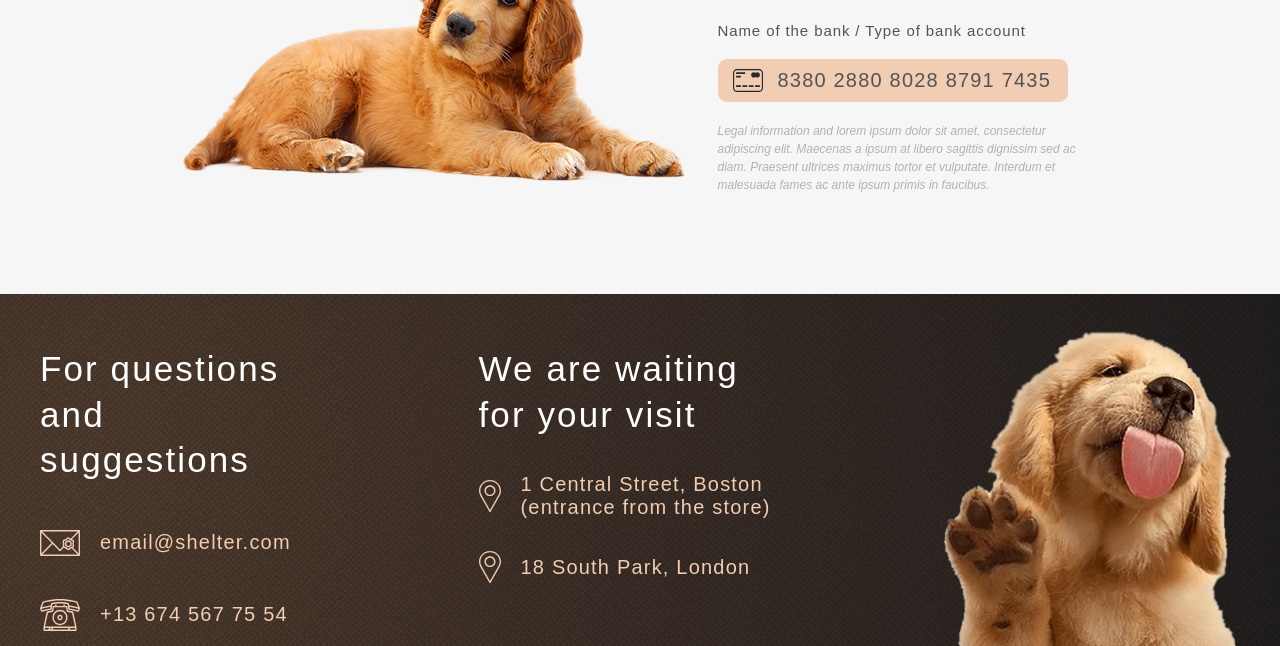
==== commit eb59e5c0: "Merge 5659dfabafa55feea43c7ab19d1a099bba8cc013 into 540a480a3535e150b2999f2129ae4fdc0bce9a97" ====
--- a/shelter/index.html
+++ b/shelter/index.html
@@ -14,7 +14,6 @@
       rel="stylesheet"
     />
   </head>
-
   <body>
     <header class="header header--main">
       <div class="header__container">
@@ -24,10 +23,7 @@
             >Shelter for pets in Boston</span
           >
         </a>
-
-        <div id="menu-overlay" class="menu-overlay"></div>
-
-        <nav class="nav nav--main" id="nav-menu">
+        <nav class="nav">
           <ul class="nav__list">
             <li class="nav__item">
               <a class="nav__link nav__link--main nav__link--active">
@@ -47,8 +43,7 @@
             </li>
           </ul>
         </nav>
-
-        <div class="burger burger--main" id="burger-toggle">
+        <div class="burger burger--main">
           <svg
             width="30"
             height="22"
@@ -56,7 +51,6 @@
             xmlns="http://www.w3.org/2000/svg"
           >
             <line
-              class="line line--top"
               y1="21"
               x2="30"
               y2="21"
@@ -64,7 +58,6 @@
               stroke-width="2"
             />
             <line
-              class="line line--middle"
               y1="11"
               x2="30"
               y2="11"
@@ -72,7 +65,6 @@
               stroke-width="2"
             />
             <line
-              class="line line--bottom"
               y1="1"
               x2="30"
               y2="1"
@@ -144,7 +136,6 @@
             <button
               class="slider__arrow slider__arrow--left"
               aria-label="Previous pet"
-              id="slider-arrow-left"
             >
               <svg
                 width="14"
@@ -155,13 +146,38 @@
                 <path d="M14 2V4H3V6L0 3L3 0V2H14Z" fill="currentColor" />
               </svg>
             </button>
-            <div class="slider__window">
-              <div class="slider__track" id="slider-track"></div>
+            <div class="slider__track">
+              <article class="pet-card">
+                <img
+                  class="pet-card__image"
+                  src="assets/images/pets-katrine_2.png"
+                  alt="Katrine"
+                />
+                <h3 class="pet-card__title">Katrine</h3>
+                <button class="button button--secondary">Learn more</button>
+              </article>
+              <article class="pet-card">
+                <img
+                  class="pet-card__image"
+                  src="assets/images/pets-jennifer.png"
+                  alt="Jennifer"
+                />
+                <h3 class="pet-card__title">Jennifer</h3>
+                <button class="button button--secondary">Learn more</button>
+              </article>
+              <article class="pet-card">
+                <img
+                  class="pet-card__image"
+                  src="assets/images/pets-woody.png"
+                  alt="Woody"
+                />
+                <h3 class="pet-card__title">Woody</h3>
+                <button class="button button--secondary">Learn more</button>
+              </article>
             </div>
             <button
               class="slider__arrow slider__arrow--right"
               aria-label="Next pet"
-              id="slider-arrow-right"
             >
               <svg
                 class="slider__arrow-icon"
@@ -350,11 +366,5 @@
         />
       </div>
     </footer>
-
-    <div class="blackout" id="modal-blackout">
-      <div class="popup-container" id="popup-container"></div>
-    </div>
-
-    <script type="module" defer src="./scripts/main.js"></script>
   </body>
 </html>
--- a/shelter/styles/style.css
+++ b/shelter/styles/style.css
@@ -26,34 +26,12 @@
   min-height: 100vh;
 }
 
-body.no-scroll {
-  overflow: hidden;
-}
-
 .section-container {
   max-width: 1280px;
   padding: 80px 40px 100px 40px;
   margin: 0 auto;
 }
 
-.menu-overlay {
-  position: fixed;
-  top: 0;
-  left: 0;
-  width: 100%;
-  height: 100vh;
-  background-color: rgba(41, 41, 41, 0.6);
-  z-index: 15;
-  opacity: 0;
-  pointer-events: none;
-  transition: opacity 0.5s ease-in-out;
-}
-
-.menu-overlay.open {
-  opacity: 1;
-  pointer-events: auto;
-}
-
 /* ==== HEADER ==== */
 
 .header {
@@ -178,49 +156,10 @@
   display: none;
   padding-top: 6px;
   color: #000000;
-  transition: transform 0.5s ease-in-out;
 }
 
 .burger--main {
   color: var(--color-primary);
-}
-
-.burger .line {
-  transition:
-    transform 0.5s ease-in-out,
-    opacity 0.5s ease-in-out;
-  transform-origin: right;
-}
-.burger.open .line--top {
-  transform: translateX(-3px) translateY(3px) rotate(45deg);
-}
-
-.burger.open .line--middle {
-  opacity: 0;
-}
-
-.burger.open .line--bottom {
-  transform: translateX(-3px) translateY(-3px) rotate(-45deg);
-}
-
-.menu-overlay {
-  position: fixed;
-  z-index: 15;
-
-  top: 0;
-  left: 0;
-  width: 100%;
-  height: 100vh;
-  background-color: rgba(41, 41, 41, 0.6);
-  pointer-events: none;
-
-  opacity: 0;
-  transition: opacity 0.5s ease-in-out;
-}
-
-.menu-overlay.open {
-  opacity: 1;
-  pointer-events: auto;
 }
 
 /* ==== START SCREEN (a.k.a. NOT ONLY) ===== */
@@ -433,31 +372,9 @@
   height: 6px;
 }
 
-.slider__window {
-  overflow: hidden;
-  width: 100%;
-
-  max-width: calc((270px+ 90px) * 3 - 90px);
-}
-
 .slider__track {
   display: flex;
-  justify-content: space-between;
-  align-items: flex-start;
-  width: 100%;
-
-  max-width: calc(((270px+ 90px) * 3) * 3 - 90px);
-  gap: 90px;
-}
-
-.slider__block {
-  flex-shrink: 0;
-  display: flex;
-  justify-content: space-between;
-  margin: 0;
-  padding: 0;
-
-  width: calc((270px+ 90px) * 3 - 90px);
+  align-items: center;
   gap: 90px;
 }
 
@@ -879,160 +796,6 @@
   display: block;
 }
 
-/* ==== POPUP ==== */
-
-.blackout {
-  position: fixed;
-  top: 0;
-  left: 0;
-  width: 100vw;
-  height: 100vh;
-  background-color: rgba(41, 41, 41, 0.6);
-  z-index: 2000;
-  display: flex;
-  justify-content: center;
-  align-items: center;
-  opacity: 0;
-  visibility: hidden;
-  transition:
-    opacity 0.5s ease-in-out,
-    visibility 0.5s ease-in-out;
-  padding: 20px;
-}
-
-.blackout.open {
-  opacity: 1;
-  visibility: visible;
-}
-
-.popup-container {
-  display: flex;
-  flex-direction: column;
-  align-items: flex-end;
-  position: relative;
-}
-
-.modal-window {
-  width: 900px;
-  height: 500px;
-  display: flex;
-  background-color: var(--color-light-s);
-  border-radius: 9px;
-  overflow: hidden;
-  box-shadow: 0px 2px 35px 14px rgba(13, 13, 13, 0.04);
-
-  margin-right: 52px;
-}
-
-.modal-window__image {
-  width: 500px;
-  height: 500px;
-  object-fit: cover;
-}
-
-.modal-window__content {
-  flex-grow: 1;
-  padding: 50px 20px 50px 30px;
-  display: flex;
-  flex-direction: column;
-
-  align-items: flex-start;
-  text-align: left;
-}
-
-.modal-window__title {
-  font-family: var(--font-family);
-  font-weight: 400;
-  font-size: 35px;
-  line-height: 130%;
-  letter-spacing: 0.06em;
-  color: #000;
-  margin: 0 0 10px 0;
-}
-
-.modal-window__subtitle {
-  font-family: var(--font-family);
-  font-weight: 400;
-  font-size: 20px;
-  line-height: 115%;
-  letter-spacing: 0.06em;
-  margin: 0;
-  color: #000;
-}
-
-.modal-window__description {
-  font-family: var(--font-family);
-  font-weight: 400;
-  font-size: 15px;
-  line-height: 110%;
-  letter-spacing: 0.06em;
-  color: #000;
-  margin: 40px 0;
-}
-
-.modal-window__list {
-  list-style: none;
-  margin: 0;
-  padding: 0;
-  display: flex;
-  flex-direction: column;
-  gap: 10px;
-}
-
-.modal-window__list-item {
-  font-family: var(--font-family);
-  font-size: 15px;
-  line-height: 110%;
-  letter-spacing: 0.06em;
-  color: var(--color-dark-3xl);
-  display: flex;
-  align-items: center;
-}
-
-.modal-window__list-item::before {
-  content: "";
-  display: inline-block;
-  width: 4px;
-  height: 4px;
-  background-color: var(--color-primary);
-  border-radius: 50%;
-  margin-right: 14px;
-  flex-shrink: 0;
-}
-
-.modal-close-button {
-  box-sizing: border-box;
-  width: 52px;
-  height: 52px;
-  border: 2px solid var(--color-primary);
-  border-radius: 100px;
-  background-color: transparent;
-  cursor: pointer;
-  display: flex;
-  justify-content: center;
-  align-items: center;
-  color: var(--color-dark-3xl);
-  transition:
-    background-color 0.5s ease,
-    border-color 0.5s ease,
-    color 0.5s ease;
-
-  margin-bottom: 2px;
-}
-
-.modal-close-button:hover {
-  background-color: var(--color-primary-light);
-  border-color: var(--color-primary-light);
-}
-
-.modal-close-button svg {
-  transition: transform 0.5s ease;
-}
-
-.modal-close-button:hover svg {
-  transform: rotate(90deg);
-}
-
 @media (max-width: 1279px) {
   .button--primary {
     align-self: center;
@@ -1046,12 +809,12 @@
     flex-direction: column;
     align-items: center;
     padding-top: 0;
-    padding-right: 30px;
+    padding-right: 30px; /* instead of 40px */
   }
 
   .start-screen__content {
     padding-top: 150px;
-    margin-right: 10px;
+    margin-right: 10px; /* it's better to use wrapper for image (start-screen__image) with padding instead */
   }
 
   .start-screen__image {
@@ -1087,21 +850,15 @@
     padding-right: 30px;
   }
 
+  .slider__track .pet-card:nth-child(3) {
+    display: none;
+  }
+
   .slider {
     gap: 12px;
   }
 
-  .slider__window {
-    max-width: calc((270px + 40px) * 2 - 40px);
-  }
-
   .slider__track {
-    max-width: calc(((270px + 40px) * 2) * 3 - 40px);
-    gap: 40px;
-  }
-
-  .slider__block {
-    width: calc((270px + 40px) * 2 - 40px);
     gap: 40px;
   }
 
@@ -1130,8 +887,15 @@
 
   .cards-container {
     margin-bottom: 40px;
+  }
+
+  .cards-container {
     grid-template-columns: repeat(2, max-content);
     justify-content: center;
+  }
+
+  .cards-container .pet-card:nth-last-child(-n + 2) {
+    display: none;
   }
 
   .footer__container {
@@ -1167,27 +931,6 @@
   .footer__image {
     align-self: center;
     grid-column: span 2;
-  }
-
-  .modal-window {
-    width: 630px;
-    height: 350px;
-    margin-right: 52px;
-  }
-
-  .modal-window__image {
-    width: 350px;
-    height: 350px;
-  }
-
-  .modal-window__content {
-    padding: 10px;
-  }
-
-  .modal-window__description {
-    margin: 20px 0;
-    font-size: 13px;
-    width: 260px;
   }
 }
 
@@ -1204,56 +947,16 @@
     text-align: center;
   }
 
-  .header {
-    position: absolute;
-    z-index: 10;
-  }
-
   .header__container {
     padding: 30px 20px;
   }
 
   .nav {
-    position: fixed;
-    z-index: 20;
-
-    top: 0;
-    right: -320px;
-    width: 320px;
-    height: 100vh;
-    display: flex;
-    flex-direction: column;
-    justify-content: center;
-    align-items: center;
-    transition: right 0.5s ease-in-out;
-    box-shadow: -10px 0px 30px rgba(0, 0, 0, 0.05);
-
-    background-color: var(--color-light-xl);
-  }
-
-  .nav--main {
-    background-color: var(--color-dark-3xl);
-  }
-
-  .nav.open {
-    right: 0;
-  }
-
-  .nav__list {
-    flex-direction: column;
-    align-items: center;
-    gap: 40px;
-  }
-
-  .nav__link {
-    font-size: 32px;
-    line-height: 160%;
+    display: none;
   }
 
   .burger {
-    display: inline-flex;
-    position: relative;
-    z-index: 25;
+    display: block;
   }
 
   .start-screen__container {
@@ -1330,21 +1033,13 @@
     margin-bottom: 35px;
   }
 
-  .slider__window {
+  .slider__track {
     grid-column: span 2;
     grid-area: slider__track;
-
-    max-width: 270px;
-  }
-
-  .slider__track {
-    max-width: calc(270px * 3 - 40px);
-    gap: 40px;
-  }
-
-  .slider__block {
-    max-width: 270px;
-    gap: 0;
+  }
+
+  .slider__track .pet-card:nth-last-child(-n + 2) {
+    display: none;
   }
 
   .slider__arrow--left {
@@ -1452,6 +1147,14 @@
   .cards-container {
     grid-template-columns: repeat(1, max-content);
     justify-content: center;
+  }
+
+  .cards-container .pet-card {
+    display: none;
+  }
+
+  .cards-container .pet-card:nth-child(-n + 3) {
+    display: flex;
   }
 
   .pagination {
@@ -1514,27 +1217,6 @@
     grid-column: span 1;
     margin-top: 10px;
   }
-
-  .modal-window {
-    width: 240px;
-    height: 340px;
-    margin-right: 30px;
-  }
-
-  .modal-window__image {
-    display: none;
-  }
-
-  .modal-window__subtitle {
-    font-size: 16px;
-  }
-
-  .modal-window__description {
-    margin: 20px 0;
-    font-size: 13px;
-    width: 220px;
-    text-align: justify;
-  }
 }
 
 @media (max-width: 340px) {
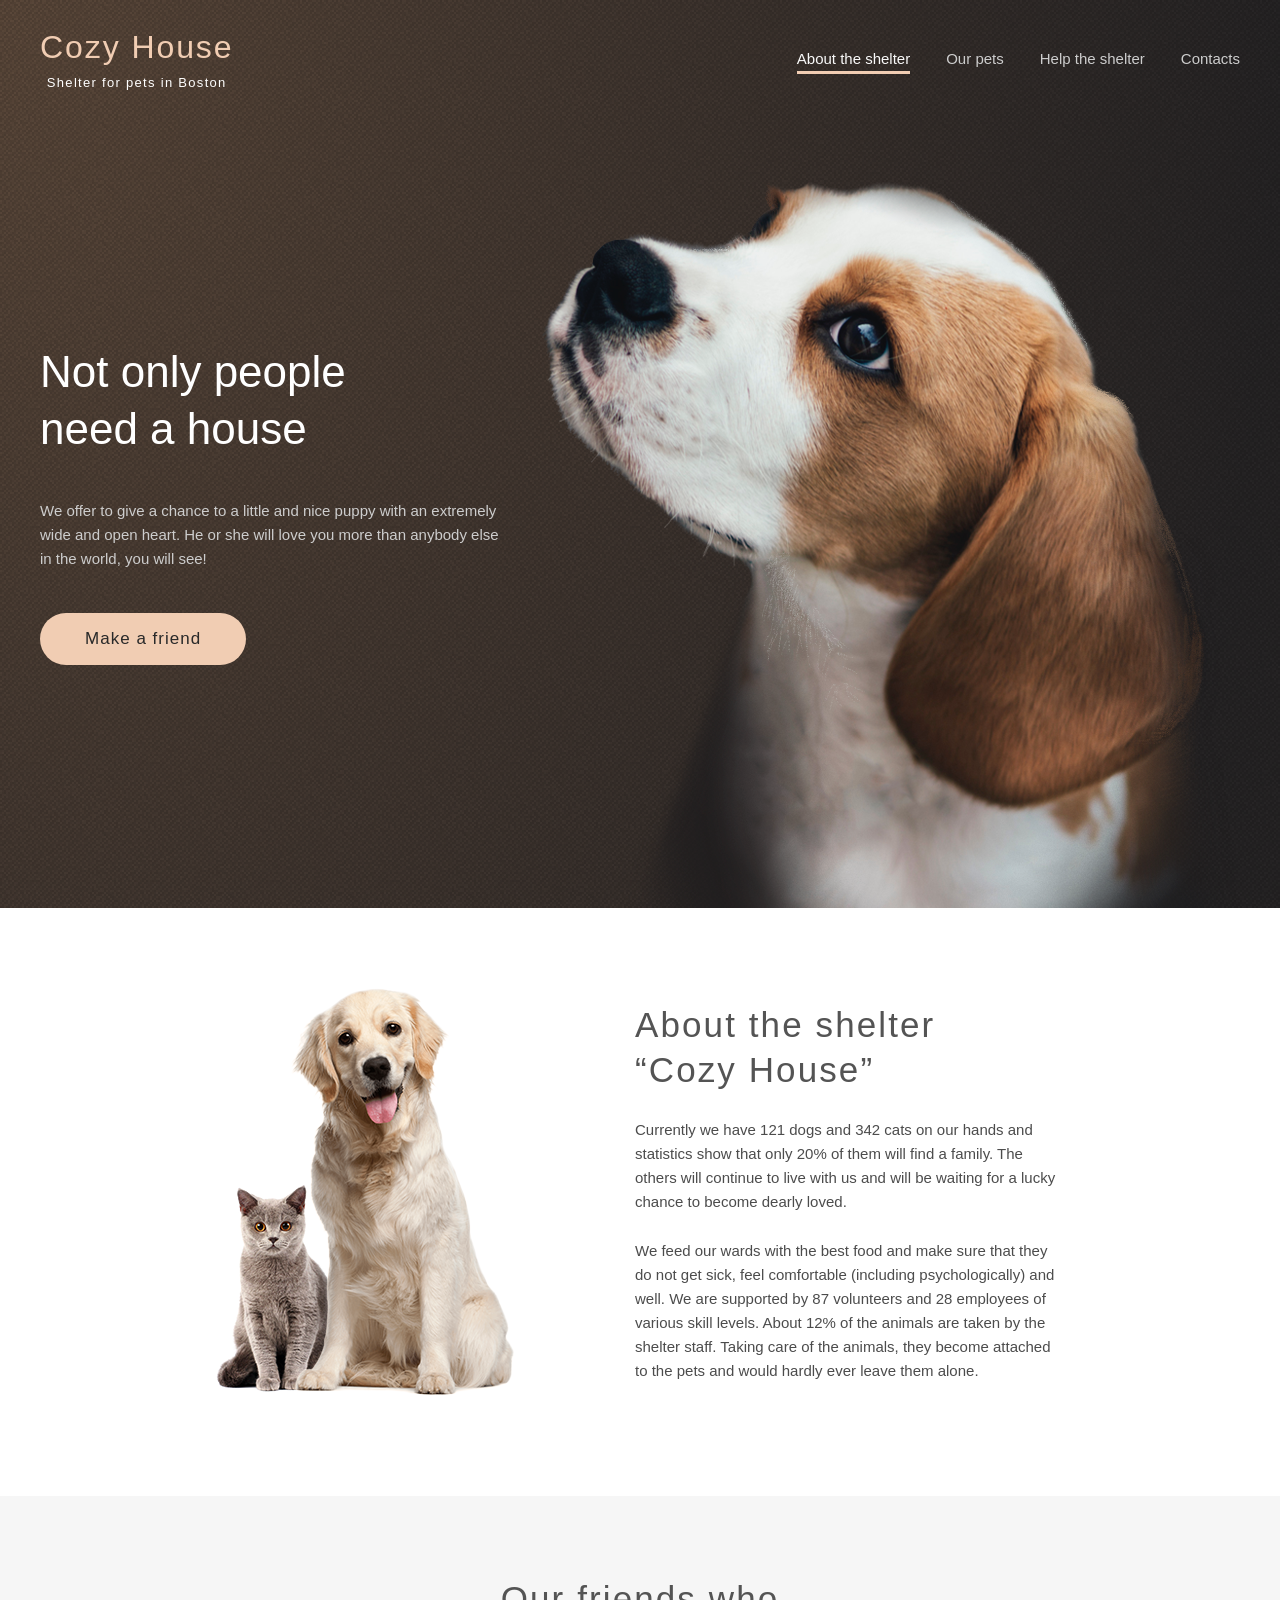
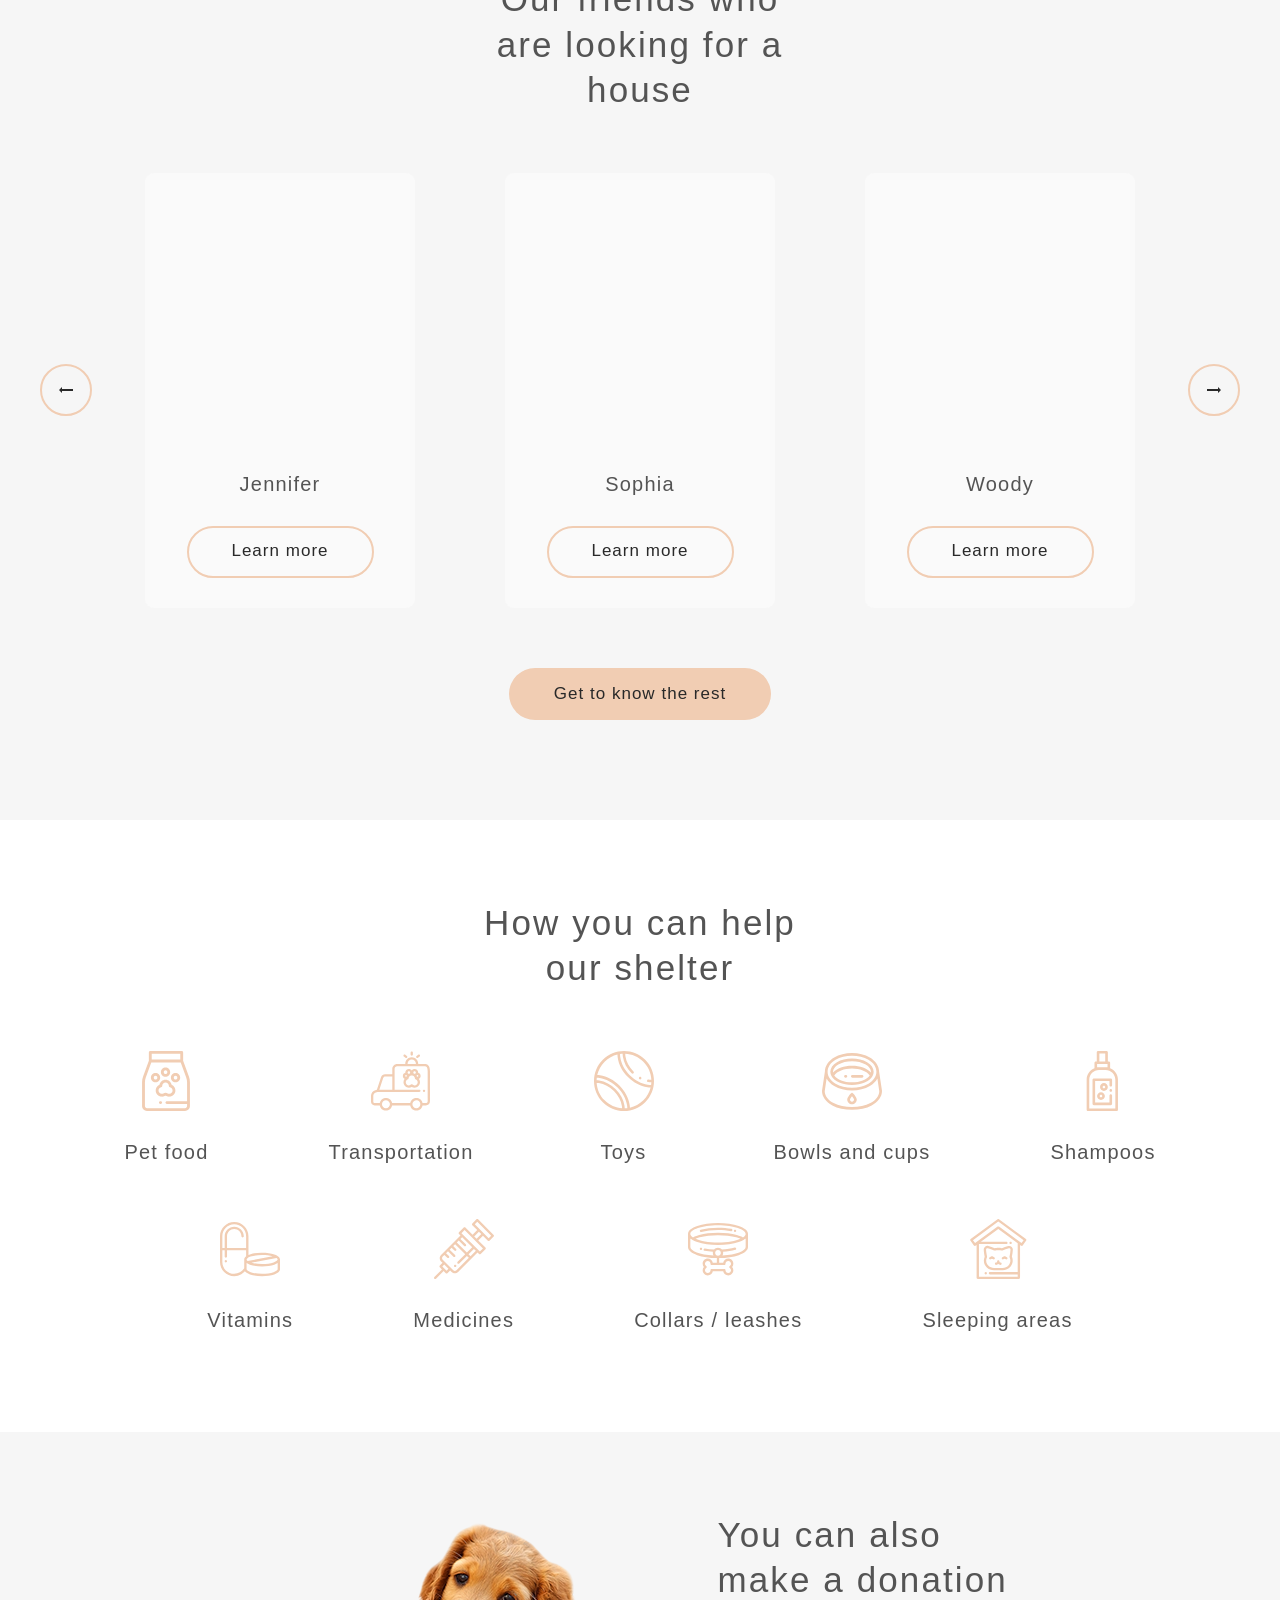
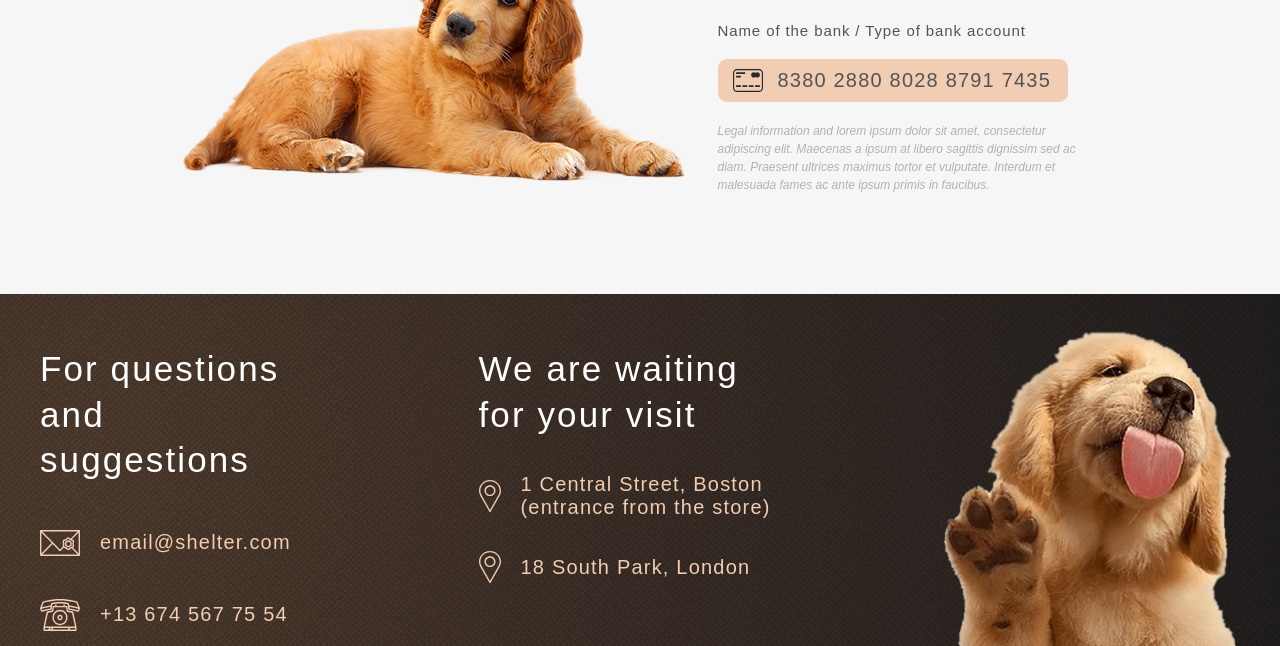
==== commit ac8f6434: "Merge 941eaf6ade8343b16496771f5d37c03f207ff51d into 5659dfabafa55feea43c7ab19d1a099bba8cc013" ====
--- a/shelter/index.html
+++ b/shelter/index.html
@@ -14,6 +14,7 @@
       rel="stylesheet"
     />
   </head>
+
   <body>
     <header class="header header--main">
       <div class="header__container">
@@ -23,7 +24,10 @@
             >Shelter for pets in Boston</span
           >
         </a>
-        <nav class="nav">
+
+        <div id="menu-overlay" class="menu-overlay"></div>
+
+        <nav class="nav nav--main" id="nav-menu">
           <ul class="nav__list">
             <li class="nav__item">
               <a class="nav__link nav__link--main nav__link--active">
@@ -43,7 +47,8 @@
             </li>
           </ul>
         </nav>
-        <div class="burger burger--main">
+
+        <div class="burger burger--main" id="burger-toggle">
           <svg
             width="30"
             height="22"
@@ -51,6 +56,7 @@
             xmlns="http://www.w3.org/2000/svg"
           >
             <line
+              class="line line--top"
               y1="21"
               x2="30"
               y2="21"
@@ -58,6 +64,7 @@
               stroke-width="2"
             />
             <line
+              class="line line--middle"
               y1="11"
               x2="30"
               y2="11"
@@ -65,6 +72,7 @@
               stroke-width="2"
             />
             <line
+              class="line line--bottom"
               y1="1"
               x2="30"
               y2="1"
@@ -136,6 +144,7 @@
             <button
               class="slider__arrow slider__arrow--left"
               aria-label="Previous pet"
+              id="slider-arrow-left"
             >
               <svg
                 width="14"
@@ -146,38 +155,13 @@
                 <path d="M14 2V4H3V6L0 3L3 0V2H14Z" fill="currentColor" />
               </svg>
             </button>
-            <div class="slider__track">
-              <article class="pet-card">
-                <img
-                  class="pet-card__image"
-                  src="assets/images/pets-katrine_2.png"
-                  alt="Katrine"
-                />
-                <h3 class="pet-card__title">Katrine</h3>
-                <button class="button button--secondary">Learn more</button>
-              </article>
-              <article class="pet-card">
-                <img
-                  class="pet-card__image"
-                  src="assets/images/pets-jennifer.png"
-                  alt="Jennifer"
-                />
-                <h3 class="pet-card__title">Jennifer</h3>
-                <button class="button button--secondary">Learn more</button>
-              </article>
-              <article class="pet-card">
-                <img
-                  class="pet-card__image"
-                  src="assets/images/pets-woody.png"
-                  alt="Woody"
-                />
-                <h3 class="pet-card__title">Woody</h3>
-                <button class="button button--secondary">Learn more</button>
-              </article>
+            <div class="slider__window">
+              <div class="slider__track" id="slider-track"></div>
             </div>
             <button
               class="slider__arrow slider__arrow--right"
               aria-label="Next pet"
+              id="slider-arrow-right"
             >
               <svg
                 class="slider__arrow-icon"
@@ -366,5 +350,11 @@
         />
       </div>
     </footer>
+
+    <div class="blackout" id="modal-blackout">
+      <div class="popup-container" id="popup-container"></div>
+    </div>
+
+    <script type="module" defer src="./scripts/main.js"></script>
   </body>
 </html>
--- a/shelter/styles/style.css
+++ b/shelter/styles/style.css
@@ -26,12 +26,34 @@
   min-height: 100vh;
 }
 
+body.no-scroll {
+  overflow: hidden;
+}
+
 .section-container {
   max-width: 1280px;
   padding: 80px 40px 100px 40px;
   margin: 0 auto;
 }
 
+.menu-overlay {
+  position: fixed;
+  top: 0;
+  left: 0;
+  width: 100%;
+  height: 100vh;
+  background-color: rgba(41, 41, 41, 0.6);
+  z-index: 15;
+  opacity: 0;
+  pointer-events: none;
+  transition: opacity 0.5s ease-in-out;
+}
+
+.menu-overlay.open {
+  opacity: 1;
+  pointer-events: auto;
+}
+
 /* ==== HEADER ==== */
 
 .header {
@@ -156,10 +178,37 @@
   display: none;
   padding-top: 6px;
   color: #000000;
+  transition: transform 0.5s ease-in-out;
 }
 
 .burger--main {
   color: var(--color-primary);
+  transition: rotate 0.5s ease-in-out;
+  transform-origin: center;
+}
+
+.burger.open {
+  rotate: 90deg;
+}
+
+.menu-overlay {
+  position: fixed;
+  z-index: 15;
+
+  top: 0;
+  left: 0;
+  width: 100%;
+  height: 100vh;
+  background-color: rgba(41, 41, 41, 0.6);
+  pointer-events: none;
+
+  opacity: 0;
+  transition: opacity 0.5s ease-in-out;
+}
+
+.menu-overlay.open {
+  opacity: 1;
+  pointer-events: auto;
 }
 
 /* ==== START SCREEN (a.k.a. NOT ONLY) ===== */
@@ -372,9 +421,31 @@
   height: 6px;
 }
 
+.slider__window {
+  overflow: hidden;
+  width: 100%;
+
+  max-width: calc((270px+ 90px) * 3 - 90px);
+}
+
 .slider__track {
   display: flex;
-  align-items: center;
+  justify-content: space-between;
+  align-items: flex-start;
+  width: 100%;
+
+  max-width: calc(((270px+ 90px) * 3) * 3 - 90px);
+  gap: 90px;
+}
+
+.slider__block {
+  flex-shrink: 0;
+  display: flex;
+  justify-content: space-between;
+  margin: 0;
+  padding: 0;
+
+  width: calc((270px+ 90px) * 3 - 90px);
   gap: 90px;
 }
 
@@ -796,6 +867,162 @@
   display: block;
 }
 
+/* ==== POPUP ==== */
+
+.blackout {
+  position: fixed;
+  top: 0;
+  left: 0;
+  width: 100vw;
+  height: 100vh;
+  background-color: rgba(41, 41, 41, 0.6);
+  z-index: 2000;
+  display: flex;
+  justify-content: center;
+  align-items: center;
+  opacity: 0;
+  visibility: hidden;
+  transition:
+    opacity 0.5s ease-in-out,
+    visibility 0.5s ease-in-out;
+  padding: 20px;
+}
+
+.blackout.open {
+  opacity: 1;
+  visibility: visible;
+}
+
+.popup-container {
+  display: flex;
+  flex-direction: column;
+  align-items: flex-end;
+  position: relative;
+}
+
+.modal-window {
+  width: 900px;
+  height: 500px;
+  display: flex;
+  background-color: var(--color-light-s);
+  border-radius: 9px;
+  overflow: hidden;
+  box-shadow: 0px 2px 35px 14px rgba(13, 13, 13, 0.04);
+
+  margin-right: 52px;
+}
+
+.modal-window__image {
+  width: 500px;
+  height: 500px;
+  object-fit: cover;
+}
+
+.modal-window__content {
+  flex-grow: 1;
+  padding: 50px 20px 50px 30px;
+  display: flex;
+  flex-direction: column;
+
+  align-items: flex-start;
+  text-align: left;
+}
+
+.modal-window__title {
+  font-family: var(--font-family);
+  font-weight: 400;
+  font-size: 35px;
+  line-height: 130%;
+  letter-spacing: 0.06em;
+  color: #000;
+  margin: 0 0 10px 0;
+}
+
+.modal-window__subtitle {
+  font-family: var(--font-family);
+  font-weight: 400;
+  font-size: 20px;
+  line-height: 115%;
+  letter-spacing: 0.06em;
+  margin: 0;
+  color: #000;
+}
+
+.modal-window__description {
+  font-family: var(--font-family);
+  font-weight: 400;
+  font-size: 15px;
+  line-height: 110%;
+  letter-spacing: 0.06em;
+  color: #000;
+  margin: 40px 0;
+}
+
+.modal-window__list {
+  list-style: none;
+  margin: 0;
+  padding: 0;
+  display: flex;
+  flex-direction: column;
+  gap: 10px;
+}
+
+.modal-window__list-item {
+  font-family: var(--font-family);
+  font-size: 15px;
+  line-height: 110%;
+  letter-spacing: 0.06em;
+  color: var(--color-dark-3xl);
+  display: flex;
+  align-items: center;
+}
+
+.modal-window__list-item::before {
+  content: "";
+  display: inline-block;
+  width: 4px;
+  height: 4px;
+  background-color: var(--color-primary);
+  border-radius: 50%;
+  margin-right: 14px;
+  flex-shrink: 0;
+}
+
+.modal-close-button {
+  box-sizing: border-box;
+  width: 52px;
+  height: 52px;
+  border: 2px solid var(--color-primary);
+  border-radius: 100px;
+  background-color: transparent;
+  cursor: pointer;
+  display: flex;
+  justify-content: center;
+  align-items: center;
+  color: var(--color-dark-3xl);
+  transition:
+    background-color 0.5s ease,
+    border-color 0.5s ease,
+    color 0.5s ease;
+
+  margin-bottom: 2px;
+}
+
+.modal-close-button:hover {
+  background-color: var(--color-primary-light);
+  border-color: var(--color-primary-light);
+}
+
+.modal-close-button svg {
+  transition: transform 0.5s ease;
+}
+
+.modal-close-button:hover svg {
+  transform: rotate(90deg);
+}
+
+/* ==== WINDOW 768 ==== */
+
 @media (max-width: 1279px) {
   .button--primary {
     align-self: center;
@@ -809,12 +1036,12 @@
     flex-direction: column;
     align-items: center;
     padding-top: 0;
-    padding-right: 30px; /* instead of 40px */
+    padding-right: 30px;
   }
 
   .start-screen__content {
     padding-top: 150px;
-    margin-right: 10px; /* it's better to use wrapper for image (start-screen__image) with padding instead */
+    margin-right: 10px;
   }
 
   .start-screen__image {
@@ -850,15 +1077,21 @@
     padding-right: 30px;
   }
 
-  .slider__track .pet-card:nth-child(3) {
-    display: none;
-  }
-
   .slider {
     gap: 12px;
   }
 
+  .slider__window {
+    max-width: calc((270px + 40px) * 2 - 40px);
+  }
+
   .slider__track {
+    max-width: calc(((270px + 40px) * 2) * 3 - 40px);
+    gap: 40px;
+  }
+
+  .slider__block {
+    width: calc((270px + 40px) * 2 - 40px);
     gap: 40px;
   }
 
@@ -887,15 +1120,8 @@
 
   .cards-container {
     margin-bottom: 40px;
-  }
-
-  .cards-container {
     grid-template-columns: repeat(2, max-content);
     justify-content: center;
-  }
-
-  .cards-container .pet-card:nth-last-child(-n + 2) {
-    display: none;
   }
 
   .footer__container {
@@ -932,7 +1158,30 @@
     align-self: center;
     grid-column: span 2;
   }
-}
+
+  .modal-window {
+    width: 630px;
+    height: 350px;
+    margin-right: 52px;
+  }
+
+  .modal-window__image {
+    width: 350px;
+    height: 350px;
+  }
+
+  .modal-window__content {
+    padding: 10px;
+  }
+
+  .modal-window__description {
+    margin: 20px 0;
+    font-size: 13px;
+    width: 260px;
+  }
+}
+
+/* ==== WINDOW 320 ==== */
 
 @media (max-width: 767px) {
   .start-screen__heading,
@@ -947,16 +1196,56 @@
     text-align: center;
   }
 
+  .header {
+    position: absolute;
+    z-index: 10;
+  }
+
   .header__container {
     padding: 30px 20px;
   }
 
   .nav {
-    display: none;
+    position: fixed;
+    z-index: 20;
+
+    top: 0;
+    right: -320px;
+    width: 320px;
+    height: 100vh;
+    display: flex;
+    flex-direction: column;
+    justify-content: center;
+    align-items: center;
+    transition: right 0.5s ease-in-out;
+    box-shadow: -10px 0px 30px rgba(0, 0, 0, 0.05);
+
+    background-color: var(--color-light-xl);
+  }
+
+  .nav--main {
+    background-color: var(--color-dark-3xl);
+  }
+
+  .nav.open {
+    right: 0;
+  }
+
+  .nav__list {
+    flex-direction: column;
+    align-items: center;
+    gap: 40px;
+  }
+
+  .nav__link {
+    font-size: 32px;
+    line-height: 160%;
   }
 
   .burger {
-    display: block;
+    display: inline-flex;
+    position: relative;
+    z-index: 25;
   }
 
   .start-screen__container {
@@ -1033,13 +1322,21 @@
     margin-bottom: 35px;
   }
 
-  .slider__track {
+  .slider__window {
     grid-column: span 2;
     grid-area: slider__track;
-  }
-
-  .slider__track .pet-card:nth-last-child(-n + 2) {
-    display: none;
+
+    max-width: 270px;
+  }
+
+  .slider__track {
+    max-width: calc(270px * 3 - 40px);
+    gap: 40px;
+  }
+
+  .slider__block {
+    max-width: 270px;
+    gap: 0;
   }
 
   .slider__arrow--left {
@@ -1147,14 +1444,6 @@
   .cards-container {
     grid-template-columns: repeat(1, max-content);
     justify-content: center;
-  }
-
-  .cards-container .pet-card {
-    display: none;
-  }
-
-  .cards-container .pet-card:nth-child(-n + 3) {
-    display: flex;
   }
 
   .pagination {
@@ -1217,6 +1506,27 @@
     grid-column: span 1;
     margin-top: 10px;
   }
+
+  .modal-window {
+    width: 240px;
+    height: 340px;
+    margin-right: 30px;
+  }
+
+  .modal-window__image {
+    display: none;
+  }
+
+  .modal-window__subtitle {
+    font-size: 16px;
+  }
+
+  .modal-window__description {
+    margin: 20px 0;
+    font-size: 13px;
+    width: 220px;
+    text-align: justify;
+  }
 }
 
 @media (max-width: 340px) {
